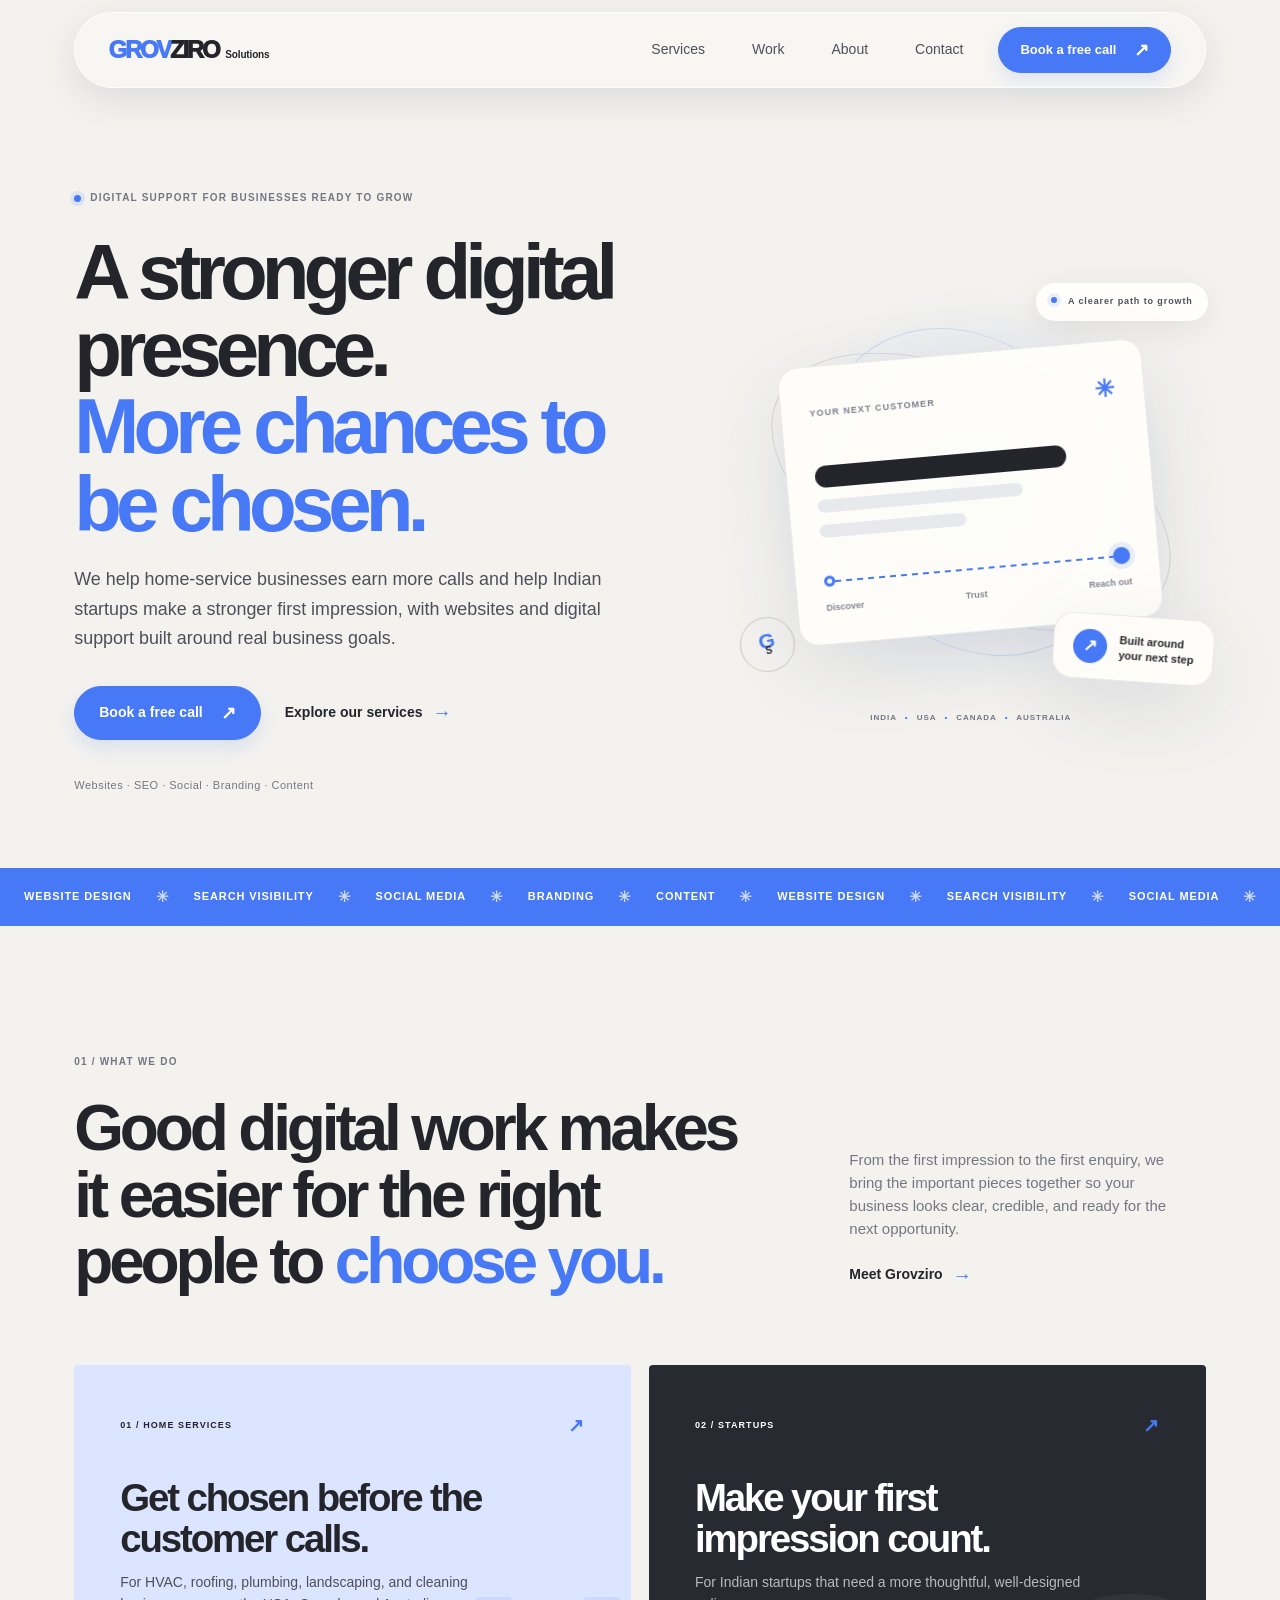
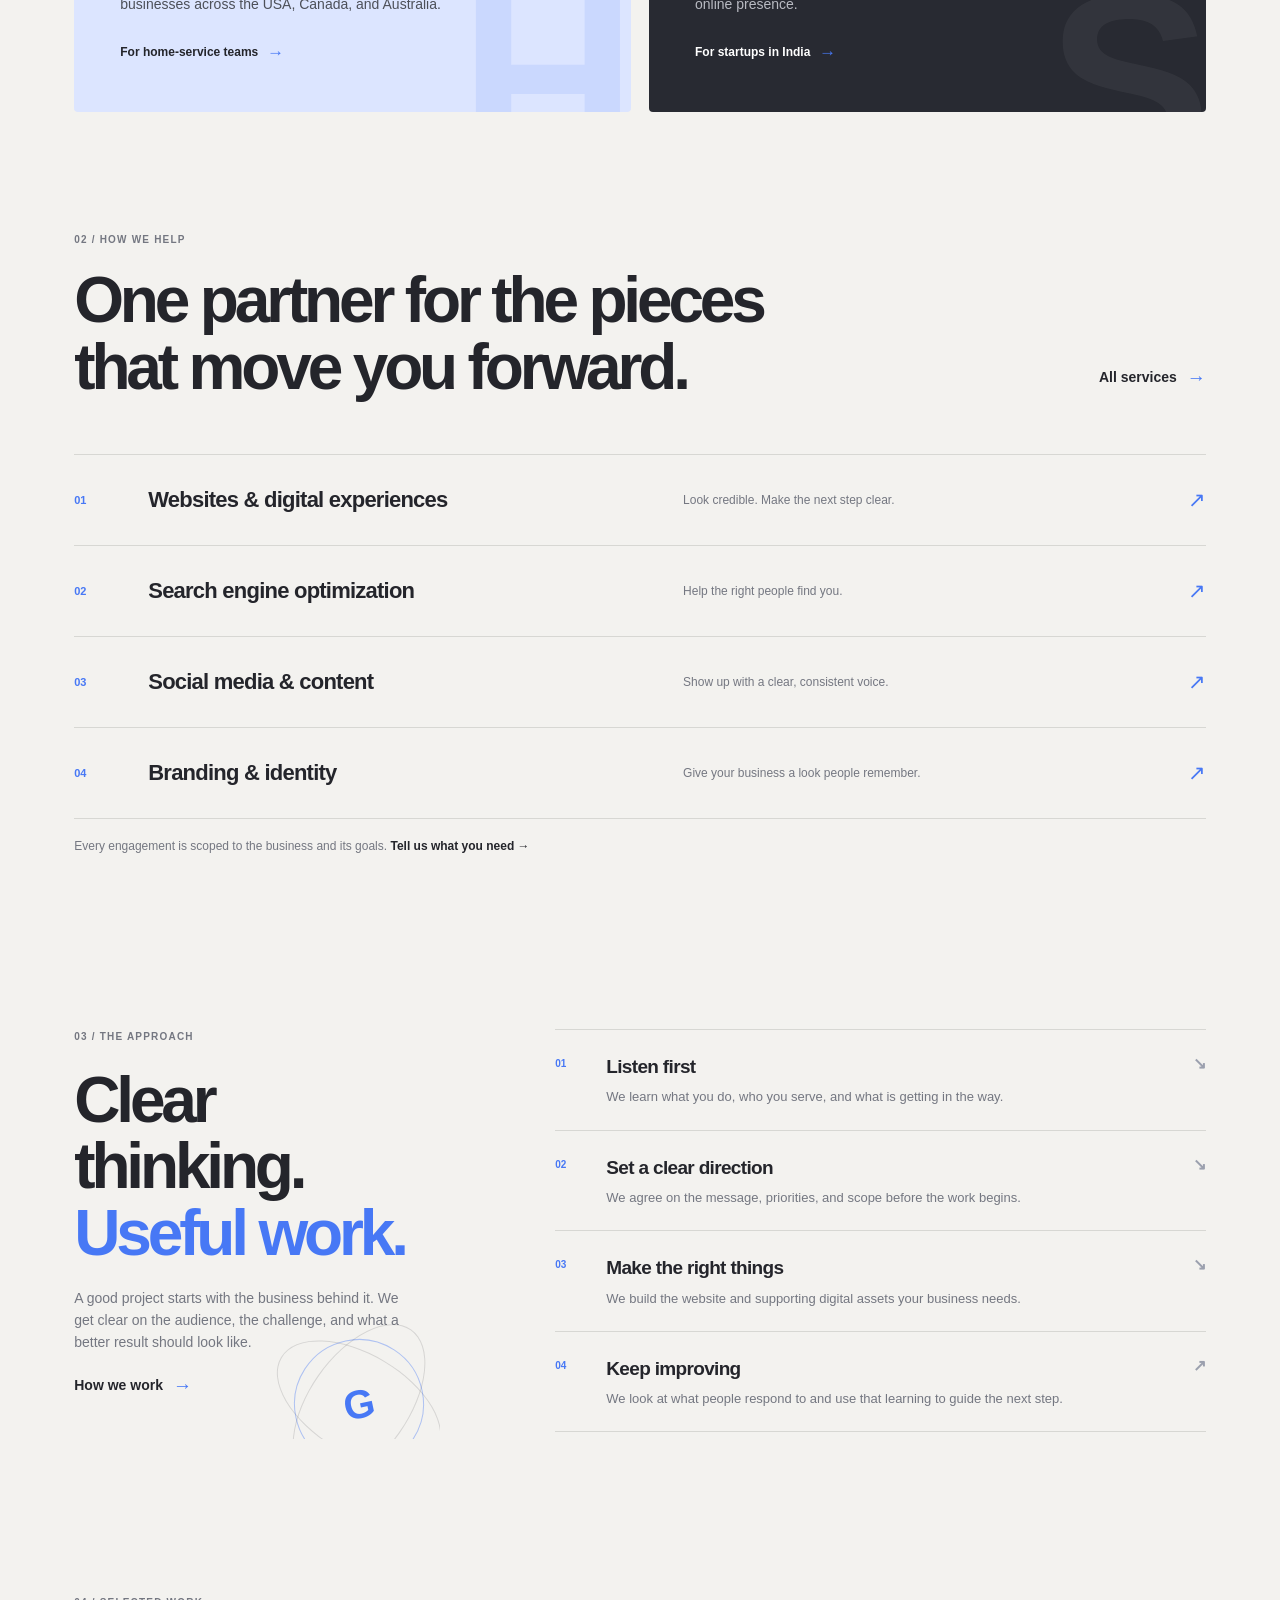
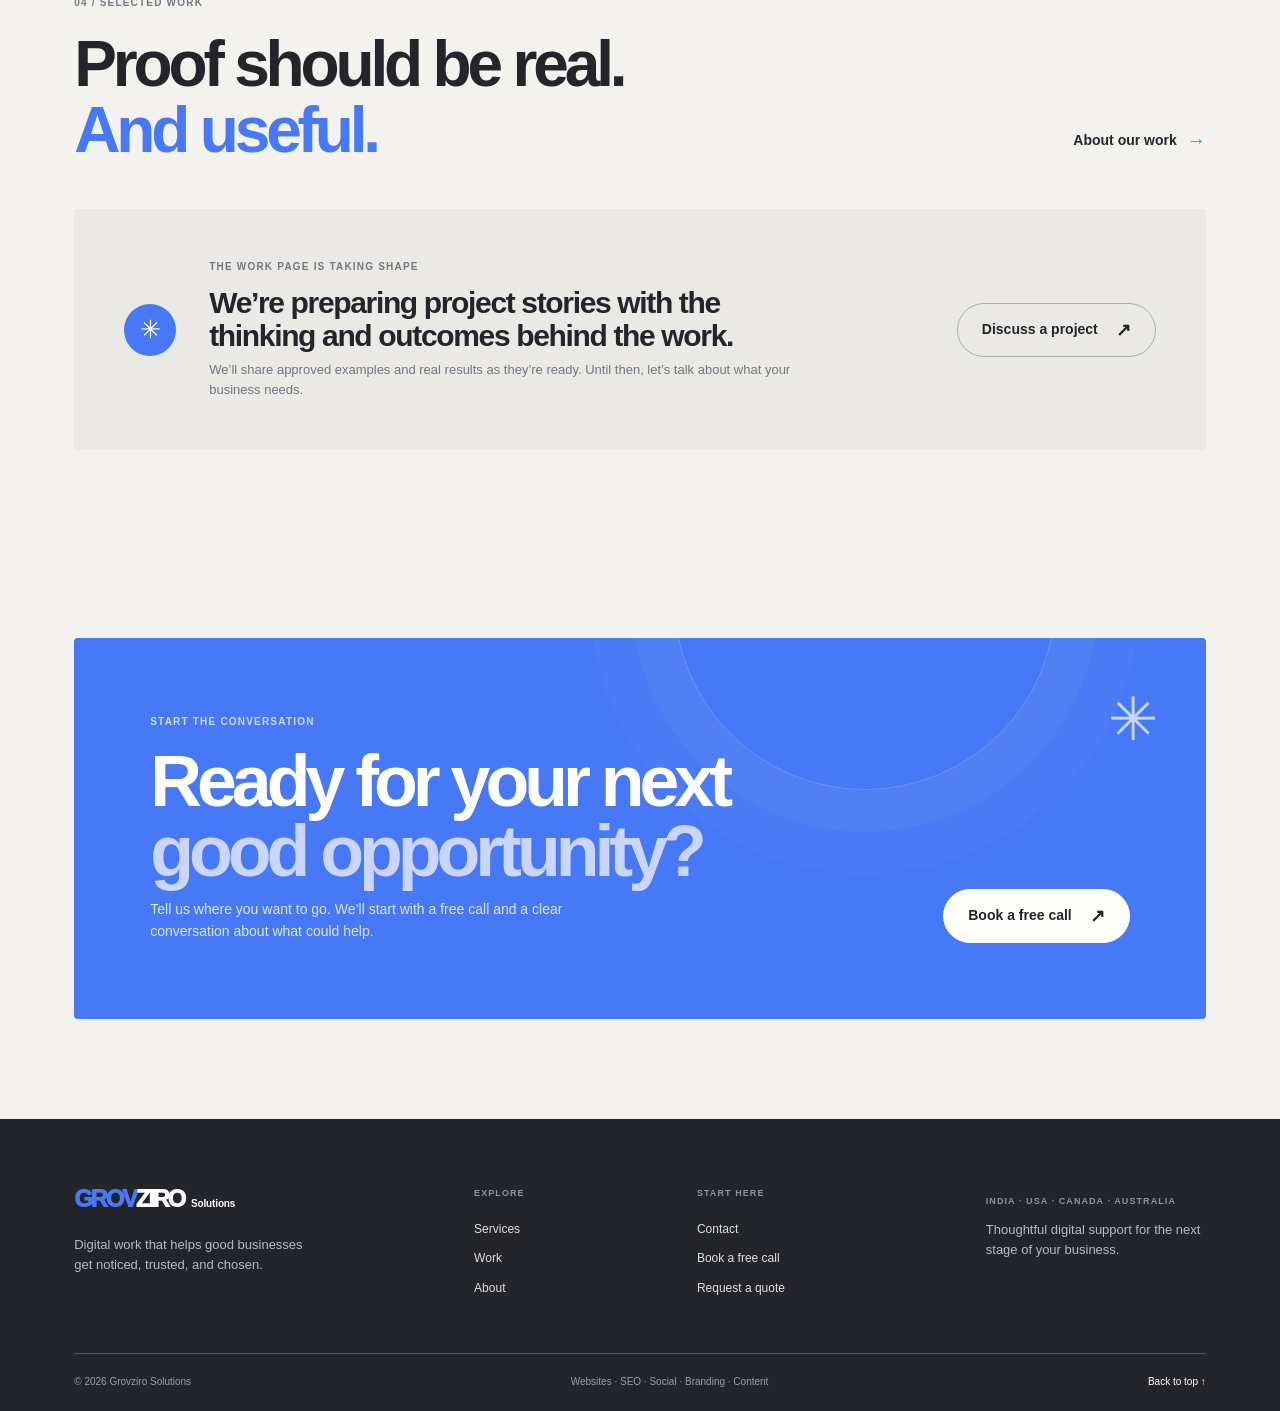
==== index.html @ 846e4cdd "Add index.html for Grovziro website" ====
<!doctype html>
<html lang="en">
<head>
  <meta charset="utf-8">
  <meta name="viewport" content="width=device-width, initial-scale=1">
  <meta name="theme-color" content="#f3f2ef">
  <title>Grovziro Solutions | A stronger digital presence</title>
  <meta name="description" content="Websites, SEO, social media, branding, and content for home-service businesses and early-stage startups.">
  <link rel="icon" href="assets/favicon.svg" type="image/svg+xml">
  <link rel="stylesheet" href="assets/styles.css">
  <script src="assets/site-config.js" defer></script>
  <script src="assets/main.js" defer></script>
</head>
<body>
  <a class="skip-link" href="#main">Skip to content</a>
  <header class="site-header">
    <a class="wordmark" href="index.html" aria-label="Grovziro Solutions home"><span>GROV</span><i>ZIRO</i><small>Solutions</small></a>
    <button class="menu-toggle" type="button" aria-expanded="false" aria-controls="site-nav" aria-label="Open menu"><span></span><span></span></button>
    <nav class="site-nav" id="site-nav" aria-label="Main navigation">
      <a href="services.html">Services</a>
      <a href="work.html">Work</a>
      <a href="about.html">About</a>
      <a href="contact.html">Contact</a>
      <a class="button button-small booking-link" href="contact.html#contact-form">Book a free call <span aria-hidden="true">↗</span></a>
    </nav>
  </header>

  <main id="main" tabindex="-1">
    <section class="hero section-wrap">
      <div class="hero-copy">
        <p class="eyebrow"><span class="eyebrow-dot"></span> Digital support for businesses ready to grow</p>
        <h1>A stronger digital presence.<br><em>More chances to be chosen.</em></h1>
        <p class="hero-lede">We help home-service businesses earn more calls and help Indian startups make a stronger first impression, with websites and digital support built around real business goals.</p>
        <div class="hero-actions">
          <a class="button booking-link" href="contact.html#contact-form">Book a free call <span aria-hidden="true">↗</span></a>
          <a class="text-link" href="services.html">Explore our services <span aria-hidden="true">→</span></a>
        </div>
        <p class="hero-note">Websites · SEO · Social · Branding · Content</p>
      </div>
      <div class="hero-art" aria-hidden="true">
        <div class="orbit orbit-one"></div><div class="orbit orbit-two"></div>
        <div class="art-label art-label-top"><span class="pulse"></span> A clearer path to growth</div>
        <div class="art-card art-card-main">
          <div class="art-card-head"><span>YOUR NEXT CUSTOMER</span><span class="art-spark">✳</span></div>
          <div class="art-lines"><i></i><i></i><i></i></div>
          <div class="art-route"><span class="route-dot"></span><span class="route-line"></span><span class="route-dot route-dot-end"></span></div>
          <div class="art-card-foot"><b>Discover</b><b>Trust</b><b>Reach out</b></div>
        </div>
        <div class="art-card art-card-floating"><span class="floating-icon">↗</span><span>Built around<br>your next step</span></div>
        <div class="art-stamp">G<br><small>S</small></div>
        <div class="art-location">INDIA <span>•</span> USA <span>•</span> CANADA <span>•</span> AUSTRALIA</div>
      </div>
    </section>

    <section class="ticker" aria-label="Grovziro services">
      <div class="ticker-track"><span>Website design</span><b>✳</b><span>Search visibility</span><b>✳</b><span>Social media</span><b>✳</b><span>Branding</span><b>✳</b><span>Content</span><b>✳</b><span>Website design</span><b>✳</b><span>Search visibility</span><b>✳</b><span>Social media</span><b>✳</b><span>Branding</span><b>✳</b><span>Content</span><b>✳</b></div>
    </section>

    <section class="intro section-wrap section-space">
      <div class="section-kicker">01 / WHAT WE DO</div>
      <div class="intro-content">
        <h2>Good digital work makes it easier for the right people to <span>choose you.</span></h2>
        <div class="intro-side"><p>From the first impression to the first enquiry, we bring the important pieces together so your business looks clear, credible, and ready for the next opportunity.</p><a class="text-link" href="about.html">Meet Grovziro <span aria-hidden="true">→</span></a></div>
      </div>
      <div class="market-grid">
        <article class="market-card market-card-blue">
          <div class="market-card-top"><span>01 / HOME SERVICES</span><span aria-hidden="true">↗</span></div>
          <h3>Get chosen before the customer calls.</h3>
          <p>For HVAC, roofing, plumbing, landscaping, and cleaning businesses across the USA, Canada, and Australia.</p>
          <a href="services.html#home-services">For home-service teams <span aria-hidden="true">→</span></a>
          <div class="market-mark" aria-hidden="true">H</div>
        </article>
        <article class="market-card market-card-dark">
          <div class="market-card-top"><span>02 / STARTUPS</span><span aria-hidden="true">↗</span></div>
          <h3>Make your first impression count.</h3>
          <p>For Indian startups that need a more thoughtful, well-designed online presence.</p>
          <a href="services.html#startups">For startups in India <span aria-hidden="true">→</span></a>
          <div class="market-mark" aria-hidden="true">S</div>
        </article>
      </div>
    </section>

    <section class="services-preview section-wrap section-space">
      <div class="section-heading">
        <div><div class="section-kicker">02 / HOW WE HELP</div><h2>One partner for the pieces that move you forward.</h2></div>
        <a class="text-link" href="services.html">All services <span aria-hidden="true">→</span></a>
      </div>
      <div class="service-list">
        <a class="service-row" href="services.html#websites"><span class="service-number">01</span><span class="service-name">Websites &amp; digital experiences</span><span class="service-desc">Look credible. Make the next step clear.</span><span class="service-arrow" aria-hidden="true">↗</span></a>
        <a class="service-row" href="services.html#seo"><span class="service-number">02</span><span class="service-name">Search engine optimization</span><span class="service-desc">Help the right people find you.</span><span class="service-arrow" aria-hidden="true">↗</span></a>
        <a class="service-row" href="services.html#social"><span class="service-number">03</span><span class="service-name">Social media &amp; content</span><span class="service-desc">Show up with a clear, consistent voice.</span><span class="service-arrow" aria-hidden="true">↗</span></a>
        <a class="service-row" href="services.html#branding"><span class="service-number">04</span><span class="service-name">Branding &amp; identity</span><span class="service-desc">Give your business a look people remember.</span><span class="service-arrow" aria-hidden="true">↗</span></a>
      </div>
      <p class="scope-note">Every engagement is scoped to the business and its goals. <a href="contact.html">Tell us what you need <span aria-hidden="true">→</span></a></p>
    </section>

    <section class="approach section-wrap section-space">
      <div class="approach-side"><div class="section-kicker">03 / THE APPROACH</div><h2>Clear thinking.<br><em>Useful work.</em></h2><p>A good project starts with the business behind it. We get clear on the audience, the challenge, and what a better result should look like.</p><a class="text-link" href="about.html">How we work <span aria-hidden="true">→</span></a><div class="approach-orbit" aria-hidden="true"><span>G</span></div></div>
      <div class="steps-list">
        <article class="step-item"><span>01</span><div><h3>Listen first</h3><p>We learn what you do, who you serve, and what is getting in the way.</p></div><b aria-hidden="true">↘</b></article>
        <article class="step-item"><span>02</span><div><h3>Set a clear direction</h3><p>We agree on the message, priorities, and scope before the work begins.</p></div><b aria-hidden="true">↘</b></article>
        <article class="step-item"><span>03</span><div><h3>Make the right things</h3><p>We build the website and supporting digital assets your business needs.</p></div><b aria-hidden="true">↘</b></article>
        <article class="step-item"><span>04</span><div><h3>Keep improving</h3><p>We look at what people respond to and use that learning to guide the next step.</p></div><b aria-hidden="true">↗</b></article>
      </div>
    </section>

    <section class="work-teaser section-wrap section-space">
      <div class="work-teaser-head"><div><div class="section-kicker">04 / SELECTED WORK</div><h2>Proof should be real.<br><em>And useful.</em></h2></div><a class="text-link" href="work.html">About our work <span aria-hidden="true">→</span></a></div>
      <div class="work-honest"><div class="work-icon" aria-hidden="true">✳</div><div><p class="eyebrow">THE WORK PAGE IS TAKING SHAPE</p><h3>We’re preparing project stories with the thinking and outcomes behind the work.</h3><p>We’ll share approved examples and real results as they’re ready. Until then, let’s talk about what your business needs.</p></div><a class="button button-outline" href="contact.html#contact-form">Discuss a project <span aria-hidden="true">↗</span></a></div>
    </section>

    <section class="cta-band section-wrap">
      <div class="cta-spark" aria-hidden="true">✳</div>
      <div class="cta-copy"><p class="eyebrow">START THE CONVERSATION</p><h2>Ready for your next<br><em>good opportunity?</em></h2><p>Tell us where you want to go. We’ll start with a free call and a clear conversation about what could help.</p></div>
      <a class="button button-light booking-link" href="contact.html#contact-form">Book a free call <span aria-hidden="true">↗</span></a>
    </section>
  </main>

  <footer class="site-footer">
    <div class="footer-main"><div class="footer-brand"><a class="wordmark wordmark-footer" href="index.html"><span>GROV</span><i>ZIRO</i><small>Solutions</small></a><p>Digital work that helps good businesses get noticed, trusted, and chosen.</p></div><div class="footer-column"><span>EXPLORE</span><a href="services.html">Services</a><a href="work.html">Work</a><a href="about.html">About</a></div><div class="footer-column"><span>START HERE</span><a href="contact.html">Contact</a><a class="booking-link" href="contact.html#contact-form">Book a free call</a><a href="contact.html#contact-form">Request a quote</a></div><div class="footer-note"><span>INDIA · USA · CANADA · AUSTRALIA</span><p>Thoughtful digital support for the next stage of your business.</p></div></div>
    <div class="footer-bottom"><span>© <span data-current-year></span> Grovziro Solutions</span><span>Websites · SEO · Social · Branding · Content</span><a href="#main">Back to top ↑</a></div>
  </footer>
</body>
</html>
---- assets/styles.css ----
:root {
  color-scheme: light;
  --paper: #f3f2ef;
  --paper-deep: #eae9e5;
  --white: #fffefa;
  --ink: #24252b;
  --ink-soft: #4d5059;
  --muted: #747781;
  --blue: #4778f5;
  --blue-dark: #2e5de1;
  --line: #d7d7d3;
  --line-dark: rgba(255, 255, 255, .2);
  --display: "Helvetica Neue", Helvetica, Arial, sans-serif;
  --body: "Helvetica Neue", Helvetica, Arial, sans-serif;
  --max: 1240px;
  --gutter: clamp(22px, 5.8vw, 88px);
}

* { box-sizing: border-box; }
html { scroll-behavior: smooth; overflow-x: clip; }
body { margin: 0; background: var(--paper); color: var(--ink); font-family: var(--body); font-size: 16px; line-height: 1.55; overflow-x: clip; }
body.menu-open { overflow: hidden; }
button, input, select, textarea { font: inherit; }
a { color: inherit; text-decoration: none; }
button, a { -webkit-tap-highlight-color: transparent; }
img, svg { max-width: 100%; }
::selection { background: var(--blue); color: white; }

.skip-link { position: fixed; z-index: 100; top: 12px; left: 12px; padding: 12px 16px; transform: translateY(-160%); background: var(--ink); color: white; border-radius: 8px; }
.skip-link:focus { transform: translateY(0); }
.section-wrap { width: min(100% - var(--gutter) * 2, var(--max)); margin-inline: auto; }
.section-space { padding-block: clamp(78px, 10vw, 148px); }

.site-header { width: min(100% - var(--gutter) * 2, var(--max)); height: 76px; margin: 12px auto 0; padding: 0 clamp(16px, 2.6vw, 36px); display: flex; align-items: center; justify-content: space-between; position: sticky; top: 12px; z-index: 50; border: 1px solid rgba(255, 255, 255, .78); border-radius: 999px; background: rgba(248, 247, 244, .72); -webkit-backdrop-filter: blur(22px) saturate(155%); backdrop-filter: blur(22px) saturate(155%); box-shadow: 0 12px 36px rgba(35, 43, 66, .1); transition: background-color .25s ease, border-color .25s ease, box-shadow .25s ease; }
.site-header.is-scrolled { border-color: rgba(255, 255, 255, .9); background: rgba(250, 249, 247, .86); box-shadow: 0 14px 38px rgba(35, 43, 66, .15); }
.wordmark { display: inline-flex; align-items: baseline; gap: 0; font-weight: 950; font-size: 24px; letter-spacing: -.095em; line-height: 1; white-space: nowrap; }
.wordmark span { color: var(--blue); }
.wordmark i { color: var(--ink); font-style: normal; }
.wordmark small { margin-left: 7px; font-size: 10px; font-weight: 650; letter-spacing: -.015em; }
.site-nav { display: flex; align-items: center; gap: clamp(10px, 1.8vw, 24px); font-size: 14px; }
.site-nav > a:not(.button) { position: relative; padding: 9px 12px; border-radius: 999px; color: var(--ink-soft); transition: color .2s ease, background-color .2s ease; }
.site-nav > a:not(.button):hover, .site-nav > a[aria-current="page"] { color: var(--blue-dark); background: rgba(71, 120, 245, .1); }
.site-nav > a[aria-current="page"]::after { display: none; }
.menu-toggle { display: none; }

.button { min-height: 54px; display: inline-flex; align-items: center; justify-content: center; gap: 18px; padding: 0 24px; border: 1px solid var(--blue); border-radius: 999px; background: var(--blue); color: white; font-size: 14px; font-weight: 700; transition: background .2s ease, color .2s ease, transform .2s ease, box-shadow .2s ease; box-shadow: 0 8px 18px rgba(55, 98, 225, .13); }
.button span { font-size: 18px; line-height: 1; transition: transform .2s ease; }
.button:hover { background: var(--blue-dark); border-color: var(--blue-dark); transform: translateY(-2px); box-shadow: 0 12px 24px rgba(55, 98, 225, .18); }
.button:hover span { transform: translate(2px, -2px); }
.button:focus-visible, .text-link:focus-visible, .site-nav a:focus-visible, .footer-column a:focus-visible, .menu-toggle:focus-visible { outline: 3px solid var(--blue); outline-offset: 4px; }
.button-small { min-height: 46px; padding-inline: 21px; font-size: 13px; }
.button-outline { background: transparent; color: var(--ink); border-color: #aaaeb8; box-shadow: none; }
.button-outline:hover { color: white; }
.button-light { background: var(--white); border-color: var(--white); color: var(--ink); box-shadow: none; }
.button-light:hover { background: #e3e9ff; color: var(--ink); border-color: #e3e9ff; }
.text-link { display: inline-flex; align-items: center; gap: 10px; color: var(--ink); font-size: 14px; font-weight: 700; }
.text-link span { color: var(--blue); font-size: 19px; transition: transform .2s ease; }
.text-link:hover span { transform: translateX(4px); }

.hero { min-height: min(690px, calc(100svh - 88px)); padding-block: clamp(64px, 8vw, 112px) 74px; display: grid; grid-template-columns: 1.13fr .87fr; align-items: center; gap: clamp(24px, 4vw, 64px); }
.hero-copy { position: relative; z-index: 2; }
.eyebrow, .section-kicker { margin: 0; color: var(--muted); font-size: 10px; font-weight: 750; letter-spacing: .12em; text-transform: uppercase; }
.eyebrow { display: flex; align-items: center; gap: 9px; }
.eyebrow-dot { width: 7px; height: 7px; display: inline-block; border-radius: 50%; background: var(--blue); box-shadow: 0 0 0 4px rgba(71, 120, 245, .12); }
h1, h2, h3, p { margin-top: 0; }
h1, h2, h3 { font-family: var(--display); }
.hero h1 { max-width: 780px; margin: 28px 0 22px; font-size: clamp(50px, 6.1vw, 88px); line-height: .99; font-weight: 780; letter-spacing: -.075em; }
h1 em, h2 em { color: var(--blue); font-style: normal; }
.hero-lede { max-width: 540px; color: var(--ink-soft); font-size: clamp(16px, 1.4vw, 19px); line-height: 1.65; }
.hero-actions { margin-top: 32px; display: flex; align-items: center; flex-wrap: wrap; gap: 24px; }
.hero-note { margin: 37px 0 0; color: var(--muted); font-size: 11px; letter-spacing: .045em; }

.hero-art { height: 470px; position: relative; display: grid; place-items: center; isolation: isolate; }
.hero-art::before { content: ""; width: min(100%, 420px); aspect-ratio: 1; position: absolute; z-index: -2; border-radius: 50%; background: radial-gradient(circle, rgba(71, 120, 245, .15) 0%, rgba(71, 120, 245, .06) 42%, transparent 70%); }
.orbit { position: absolute; width: 360px; height: 360px; border: 1px solid rgba(71, 120, 245, .2); border-radius: 50%; transform: rotate(-24deg) scaleY(.74); }
.orbit-one { width: 430px; height: 330px; transform: rotate(26deg) scaleY(.69); border-color: rgba(36, 37, 43, .14); }
.orbit-two { width: 350px; height: 420px; transform: rotate(54deg) scaleY(.67); }
.art-card { position: absolute; border: 1px solid rgba(35, 47, 80, .09); border-radius: 20px; background: rgba(255, 254, 250, .9); box-shadow: 0 25px 80px rgba(36, 52, 99, .11); backdrop-filter: blur(12px); }
.art-card-main { width: min(82%, 365px); min-height: 270px; padding: 28px; transform: rotate(-5deg); }
.art-card-head { display: flex; align-items: center; justify-content: space-between; color: #7a7f8d; font-size: 9px; font-weight: 800; letter-spacing: .12em; }
.art-spark { color: var(--blue); font-size: 24px; }
.art-lines { margin-top: 34px; display: grid; gap: 12px; }
.art-lines i { height: 13px; display: block; border-radius: 99px; background: #e8e9ec; }
.art-lines i:first-child { width: 82%; height: 22px; background: var(--ink); }
.art-lines i:nth-child(2) { width: 67%; }
.art-lines i:nth-child(3) { width: 48%; }
.art-route { margin-top: 35px; display: flex; align-items: center; }
.route-dot { width: 11px; height: 11px; border: 3px solid var(--blue); border-radius: 50%; background: white; }
.route-dot-end { width: 17px; height: 17px; background: var(--blue); box-shadow: 0 0 0 5px rgba(71, 120, 245, .12); }
.route-line { height: 2px; flex: 1; background: repeating-linear-gradient(90deg, var(--blue) 0 6px, transparent 6px 11px); }
.art-card-foot { margin-top: 12px; display: flex; justify-content: space-between; color: #828691; font-size: 9px; font-weight: 650; }
.art-label { position: absolute; color: var(--ink-soft); font-size: 9px; font-weight: 800; letter-spacing: .1em; }
.art-label-top { top: 26px; right: -2px; padding: 12px 15px; background: var(--white); border-radius: 99px; box-shadow: 0 8px 30px rgba(33, 37, 50, .08); }
.pulse { width: 6px; height: 6px; margin-right: 8px; display: inline-block; vertical-align: 1px; border-radius: 50%; background: var(--blue); box-shadow: 0 0 0 4px rgba(71, 120, 245, .12); }
.art-card-floating { right: -8px; bottom: 45px; display: flex; align-items: center; gap: 12px; padding: 15px 19px; font-size: 11px; font-weight: 650; line-height: 1.35; transform: rotate(4deg); }
.floating-icon { width: 34px; height: 34px; display: grid; place-items: center; border-radius: 50%; background: var(--blue); color: white; font-size: 17px; }
.art-stamp { position: absolute; left: 4px; bottom: 55px; width: 55px; height: 55px; display: grid; place-content: center; transform: rotate(-13deg); border: 1px solid rgba(36,37,43,.2); border-radius: 50%; color: var(--blue); font-size: 21px; font-weight: 900; line-height: .65; text-align: center; }
.art-stamp small { color: var(--ink); font-size: 10px; }
.art-location { position: absolute; bottom: 3px; color: var(--muted); font-size: 8px; font-weight: 750; letter-spacing: .12em; }
.art-location span { margin-inline: 5px; color: var(--blue); }

.ticker { overflow: hidden; background: var(--blue); color: white; }
.ticker-track { width: max-content; min-height: 58px; display: flex; align-items: center; gap: 24px; padding-inline: 24px; animation: ticker-scroll 36s linear infinite; font-size: 11px; font-weight: 750; letter-spacing: .08em; text-transform: uppercase; }
.ticker-track b { color: #cbd8ff; font-size: 15px; }
@keyframes ticker-scroll { to { transform: translateX(-50%); } }

.intro { padding-bottom: 65px; }
.intro-content { margin-top: 26px; display: grid; grid-template-columns: 1.3fr .7fr; gap: 10%; align-items: end; }
.intro-content h2, .section-heading h2, .approach h2, .work-teaser h2, .page-hero h1, .about-statement h2, .about-process h2, .service-cta h2, .work-cta h2, .contact-bottom h2 { margin-bottom: 0; font-size: clamp(38px, 5vw, 68px); line-height: 1.04; letter-spacing: -.065em; font-weight: 760; }
.intro-content h2 { max-width: 790px; }
.intro-content h2 span, .about-statement h2 span { color: var(--blue); }
.intro-side { padding-bottom: 5px; }
.intro-side p { max-width: 340px; margin-bottom: 20px; color: var(--muted); font-size: 15px; }
.market-grid { margin-top: 70px; display: grid; grid-template-columns: 1fr 1fr; gap: 18px; }
.market-card { min-height: 325px; padding: clamp(26px, 4vw, 46px); position: relative; overflow: hidden; isolation: isolate; border-radius: 4px; }
.market-card-blue { background: #dce5ff; }
.market-card-dark { background: #282a32; color: white; }
.market-card-top { display: flex; align-items: center; justify-content: space-between; font-size: 9px; font-weight: 800; letter-spacing: .12em; }
.market-card-top span:last-child { color: var(--blue); font-size: 19px; }
.market-card h3 { max-width: 390px; margin: 38px 0 13px; font-size: clamp(27px, 3vw, 40px); line-height: 1.05; letter-spacing: -.055em; }
.market-card p { max-width: 420px; margin-bottom: 24px; color: var(--ink-soft); font-size: 14px; }
.market-card-dark p { color: #b8bac2; }
.market-card > a { position: relative; z-index: 2; display: inline-flex; align-items: center; gap: 9px; font-size: 12px; font-weight: 750; }
.market-card > a span { color: var(--blue); font-size: 17px; }
.market-mark { position: absolute; z-index: -1; right: 24px; bottom: -92px; color: rgba(71, 120, 245, .12); font-size: 245px; font-weight: 900; letter-spacing: -.12em; line-height: 1; }
.market-card-dark .market-mark { color: rgba(255, 255, 255, .05); }

.services-preview { padding-top: 55px; }
.section-heading { display: flex; align-items: end; justify-content: space-between; gap: 30px; }
.section-heading h2 { max-width: 700px; margin-top: 20px; }
.section-heading > .text-link { margin-bottom: 8px; }
.service-list { margin-top: 54px; border-top: 1px solid var(--line); }
.service-row { min-height: 91px; display: grid; grid-template-columns: 58px 1.1fr 1fr 35px; align-items: center; gap: 16px; border-bottom: 1px solid var(--line); transition: padding .2s ease, background .2s ease; }
.service-row:hover { padding-inline: 12px; background: rgba(255, 255, 255, .4); }
.service-number { color: var(--blue); font-size: 11px; font-weight: 800; }
.service-name { font-size: clamp(16px, 1.9vw, 22px); font-weight: 700; letter-spacing: -.035em; }
.service-desc { color: var(--muted); font-size: 12px; }
.service-arrow { justify-self: end; color: var(--blue); font-size: 21px; }
.scope-note { margin: 18px 0 0; color: var(--muted); font-size: 12px; }
.scope-note a { color: var(--ink); font-weight: 700; }

.approach { padding-top: 45px; display: grid; grid-template-columns: .72fr 1.28fr; gap: clamp(40px, 9vw, 130px); }
.approach-side { position: relative; min-height: 410px; overflow: hidden; }
.approach h2 { margin-top: 22px; }
.approach-side > p { max-width: 330px; margin: 22px 0 18px; color: var(--muted); font-size: 14px; }
.approach-orbit { width: 130px; height: 130px; position: absolute; bottom: -30px; right: 16px; display: grid; place-items: center; border: 1px solid rgba(71, 120, 245, .4); border-radius: 50%; color: var(--blue); font-size: 40px; font-weight: 800; transform: rotate(-12deg); }
.approach-orbit::before, .approach-orbit::after { content: ""; position: absolute; inset: 14px -27px; border: 1px solid rgba(36, 37, 43, .14); border-radius: 50%; transform: rotate(43deg); }
.approach-orbit::after { transform: rotate(-43deg); }
.steps-list { border-top: 1px solid var(--line); }
.step-item { min-height: 99px; display: grid; grid-template-columns: 35px 1fr 20px; align-items: start; gap: 16px; padding: 22px 0; border-bottom: 1px solid var(--line); }
.step-item > span { padding-top: 4px; color: var(--blue); font-size: 10px; font-weight: 800; }
.step-item h3 { margin: 0 0 6px; font-size: 19px; letter-spacing: -.035em; }
.step-item p { max-width: 460px; margin: 0; color: var(--muted); font-size: 13px; }
.step-item > b { justify-self: end; color: #9ba0ae; font-size: 16px; }

.work-teaser { padding-top: 28px; }
.work-teaser-head { display: flex; align-items: end; justify-content: space-between; gap: 30px; }
.work-teaser h2 { margin-top: 20px; }
.work-teaser-head .text-link { margin-bottom: 8px; }
.work-honest { margin-top: 45px; padding: clamp(26px, 4vw, 50px); display: grid; grid-template-columns: 60px 1fr auto; align-items: center; gap: 25px; background: var(--paper-deep); }
.work-icon { width: 52px; height: 52px; display: grid; place-items: center; border-radius: 50%; background: var(--blue); color: white; font-size: 25px; }
.work-honest h3 { max-width: 580px; margin: 12px 0 8px; font-size: clamp(22px, 2.5vw, 30px); line-height: 1.1; letter-spacing: -.045em; }
.work-honest p:not(.eyebrow) { max-width: 600px; margin: 0; color: var(--muted); font-size: 13px; }

.cta-band { min-height: 340px; margin-block: 60px 100px; padding: clamp(32px, 6vw, 76px); position: relative; display: flex; align-items: end; justify-content: space-between; gap: 35px; overflow: hidden; border-radius: 4px; background: var(--blue); color: white; }
.cta-band::after { content: ""; width: 380px; height: 380px; position: absolute; top: -230px; right: 150px; border: 1px solid rgba(255,255,255,.2); border-radius: 50%; box-shadow: 0 0 0 42px rgba(255,255,255,.035), 0 0 0 84px rgba(255,255,255,.025); }
.cta-copy { max-width: 660px; position: relative; z-index: 1; }
.cta-copy .eyebrow { color: rgba(255, 255, 255, .75); }
.cta-copy h2 { margin: 16px 0 13px; font-size: clamp(40px, 5.6vw, 72px); line-height: .98; letter-spacing: -.07em; }
.cta-copy h2 em { color: #cad6ff; }
.cta-copy > p:last-child { max-width: 450px; margin: 0; color: rgba(255, 255, 255, .82); font-size: 14px; }
.cta-spark { position: absolute; top: 35px; right: 48px; color: rgba(255, 255, 255, .7); font-size: 60px; }
.cta-band .button { position: relative; z-index: 2; flex: 0 0 auto; }

.site-footer { padding: 0 var(--gutter); background: #24252b; color: white; }
.footer-main, .footer-bottom { width: min(100%, var(--max)); margin-inline: auto; }
.footer-main { padding-block: 68px 55px; display: grid; grid-template-columns: 1.35fr .7fr .75fr 1fr; gap: 32px; }
.wordmark-footer i, .wordmark-footer small { color: white; }
.footer-brand p { max-width: 240px; margin: 20px 0 0; color: #b8bac2; font-size: 13px; }
.footer-column { display: flex; flex-direction: column; align-items: start; gap: 11px; font-size: 12px; }
.footer-column > span, .footer-note > span { margin-bottom: 8px; color: #8f929d; font-size: 9px; font-weight: 800; letter-spacing: .12em; }
.footer-column a { color: #dedfe3; transition: color .2s ease; }
.footer-column a:hover { color: white; }
.footer-note { justify-self: end; }
.footer-note p { max-width: 220px; margin: 8px 0 0; color: #b8bac2; font-size: 13px; }
.footer-bottom { min-height: 58px; display: flex; align-items: center; justify-content: space-between; gap: 18px; border-top: 1px solid var(--line-dark); color: #9b9da6; font-size: 10px; }
.footer-bottom a { color: white; }

/* Interior page hero system */
.page-hero { padding-block: clamp(52px, 6.4vw, 88px) 58px; }
.page-hero-grid { margin-top: 25px; display: grid; grid-template-columns: 1.1fr .9fr; gap: 36px; align-items: center; }
.page-hero h1 { max-width: 740px; font-size: clamp(48px, 6.5vw, 86px); }
.page-lede { max-width: 560px; margin: 22px 0 28px; color: var(--ink-soft); font-size: clamp(16px, 1.5vw, 19px); }
.page-hero-art { height: 330px; position: relative; overflow: hidden; display: grid; place-items: center; }
.service-hero-art { background: #dfe7ff; }
.service-hero-art::before { content: ""; width: 250px; height: 250px; border: 1px solid rgba(71, 120, 245, .35); border-radius: 50%; box-shadow: 0 0 0 38px rgba(71, 120, 245, .08), 0 0 0 76px rgba(71, 120, 245, .05); }
.service-hero-circle { width: 188px; height: 188px; position: absolute; display: flex; align-items: center; justify-content: center; flex-direction: column; gap: 5px; border-radius: 50%; background: var(--blue); color: white; transform: rotate(-8deg); box-shadow: 0 18px 38px rgba(49, 90, 212, .24); }
.service-hero-circle span { font-size: 10px; font-weight: 800; letter-spacing: .12em; }
.service-hero-circle b { font-size: 14px; line-height: 1; }
.service-hero-label { position: absolute; right: 24px; bottom: 25px; color: var(--ink); font-size: 9px; font-weight: 850; letter-spacing: .11em; text-align: right; }
.audience-band { padding-block: 52px 60px; border-top: 1px solid var(--line); }
.audience-band-grid { margin-top: 24px; display: grid; grid-template-columns: 1fr 1fr; gap: 40px; }
.audience-band-grid article { padding: 25px 28px 28px 0; }
.audience-band-grid article + article { padding-left: 40px; border-left: 1px solid var(--line); }
.audience-band-grid article > span, .proof-grid article > span, .values article > span { color: var(--blue); font-size: 9px; font-weight: 850; letter-spacing: .11em; }
.audience-band-grid h2 { max-width: 480px; margin: 17px 0 10px; font-size: clamp(28px, 3.4vw, 43px); line-height: 1.04; letter-spacing: -.055em; }
.audience-band-grid p { max-width: 500px; color: var(--muted); font-size: 14px; }
.tag-list { display: flex; flex-wrap: wrap; gap: 7px; margin-top: 20px; }
.tag-list span { padding: 7px 11px; border: 1px solid var(--line); border-radius: 99px; color: var(--ink-soft); font-size: 10px; font-weight: 650; }
.service-details { padding-top: 80px; }
.section-heading-note { max-width: 310px; margin: 0 0 6px; color: var(--muted); font-size: 13px; }
.service-detail { min-height: 280px; padding-block: 37px; display: grid; grid-template-columns: 58px 1fr 200px; align-items: center; gap: 26px; border-top: 1px solid var(--line); }
.service-detail:first-of-type { margin-top: 55px; }
.service-detail-index { align-self: start; padding-top: 6px; color: var(--blue); font-size: 11px; font-weight: 800; }
.service-detail-main h3 { margin: 0 0 11px; font-size: clamp(25px, 3.2vw, 38px); letter-spacing: -.05em; }
.service-detail-main p { max-width: 610px; margin: 0; color: var(--muted); font-size: 14px; }
.service-detail-main ul { display: flex; flex-wrap: wrap; gap: 8px 24px; margin: 18px 0 0; padding: 0; list-style: none; color: var(--ink-soft); font-size: 11px; }
.service-detail-main li::before { content: "↗"; padding-right: 7px; color: var(--blue); }
.service-detail-mark { width: 150px; height: 150px; justify-self: end; display: grid; place-items: center; border-radius: 50%; background: #e1e8fc; color: var(--blue); font-size: 70px; font-weight: 850; }
.mark-seo { background: #e5e2db; color: var(--ink); font-size: 60px; }
.mark-social { background: #dce5ff; font-size: 64px; }
.mark-brand { background: #282a32; color: white; }
.mark-content { background: #e7dce7; color: #826192; font-size: 56px; }
.service-cta, .work-cta { margin-bottom: 100px; padding: clamp(28px, 4.8vw, 58px); display: flex; align-items: center; justify-content: space-between; gap: 40px; background: #e6e5e0; }
.service-cta h2, .work-cta h2 { max-width: 650px; margin-top: 15px; font-size: clamp(34px, 4vw, 54px); }
.service-cta p { margin: 13px 0 0; color: var(--muted); font-size: 14px; }

/* Work page */
.page-hero-work { padding-bottom: 75px; }
.work-hero-art { height: 320px; position: relative; display: grid; place-items: center; overflow: hidden; background: #e2e7f2; }
.work-hero-ring { position: absolute; width: 300px; height: 300px; border: 1px solid rgba(71, 120, 245, .42); border-radius: 50%; transform: scaleX(1.25) rotate(-25deg); }
.ring-b { width: 230px; height: 360px; transform: scaleX(1.25) rotate(32deg); border-color: rgba(36, 37, 43, .18); }
.work-hero-card { width: 205px; height: 190px; position: relative; padding: 20px; transform: rotate(-7deg); background: var(--white); box-shadow: 0 16px 44px rgba(29, 39, 70, .15); }
.work-hero-card span { color: var(--muted); font-size: 9px; font-weight: 800; letter-spacing: .13em; }
.work-hero-card b { display: block; margin-top: 20px; font-size: 25px; line-height: 1.18; letter-spacing: -.06em; }
.work-hero-card i { position: absolute; right: 17px; bottom: 15px; color: var(--blue); font-size: 23px; font-style: normal; }
.case-status { padding-block: clamp(56px, 8vw, 104px); display: grid; grid-template-columns: 80px 1fr; gap: 35px; align-items: start; border-top: 1px solid var(--line); }
.case-status-mark { width: 60px; height: 60px; display: grid; place-items: center; border-radius: 50%; background: var(--blue); color: white; font-size: 28px; }
.case-status-content h2 { margin: 18px 0 15px; font-size: clamp(42px, 6vw, 72px); line-height: 1; letter-spacing: -.07em; }
.case-status-content > p:not(.eyebrow) { max-width: 600px; margin-bottom: 25px; color: var(--muted); font-size: 15px; }
.proof-standard { padding-top: 45px; }
.proof-grid { margin-top: 55px; display: grid; grid-template-columns: repeat(3, 1fr); border-top: 1px solid var(--line); border-bottom: 1px solid var(--line); }
.proof-grid article { min-height: 220px; padding: 26px 28px 28px 0; }
.proof-grid article + article { padding-left: 28px; border-left: 1px solid var(--line); }
.proof-grid h3 { margin: 23px 0 10px; font-size: 22px; letter-spacing: -.04em; }
.proof-grid p { max-width: 280px; margin: 0; color: var(--muted); font-size: 13px; }
.work-cta { margin-top: 30px; }

/* About page */
.about-hero-art { height: 340px; position: relative; display: grid; place-items: center; overflow: hidden; background: #dfe5f5; }
.about-orbit { width: 300px; height: 300px; position: absolute; border: 1px solid rgba(71, 120, 245, .36); border-radius: 50%; transform: scaleX(1.22) rotate(35deg); }
.about-orbit-two { width: 230px; height: 350px; transform: scaleX(1.2) rotate(-34deg); border-color: rgba(36, 37, 43, .17); }
.about-mark { width: 150px; height: 150px; position: relative; display: grid; place-items: center; border-radius: 50%; background: var(--blue); color: white; font-size: 72px; font-weight: 850; letter-spacing: -.1em; box-shadow: 0 18px 45px rgba(49, 90, 212, .25); }
.about-mark span { position: absolute; right: 24px; bottom: 27px; color: #d1dcff; font-size: 22px; }
.about-note { position: absolute; right: 18px; bottom: 18px; color: var(--ink); font-size: 9px; font-weight: 850; letter-spacing: .1em; text-align: right; }
.about-statement { display: grid; grid-template-columns: .4fr 1fr; gap: 50px; border-top: 1px solid var(--line); }
.about-statement h2 { max-width: 780px; font-size: clamp(36px, 5vw, 64px); }
.about-statement p { max-width: 630px; margin: 23px 0 0; color: var(--muted); font-size: 15px; }
.values { display: grid; grid-template-columns: repeat(3, 1fr); border-top: 1px solid var(--line); border-bottom: 1px solid var(--line); }
.values article { min-height: 230px; padding: 25px 28px 25px 0; }
.values article + article { padding-left: 28px; border-left: 1px solid var(--line); }
.values h3 { max-width: 300px; margin: 21px 0 10px; font-size: 24px; line-height: 1.1; letter-spacing: -.045em; }
.values p { max-width: 300px; margin: 0; color: var(--muted); font-size: 13px; }
.about-process { display: grid; grid-template-columns: .8fr 1.2fr; gap: 90px; }
.about-process h2 { margin-top: 20px; font-size: clamp(39px, 5vw, 64px); }
.about-process-copy > p { max-width: 380px; margin: 21px 0 0; color: var(--muted); font-size: 14px; }
.process-list { margin: 0; padding: 0; list-style: none; border-top: 1px solid var(--line); }
.process-list li { min-height: 86px; display: grid; grid-template-columns: 38px 1fr; gap: 15px; padding: 17px 0; border-bottom: 1px solid var(--line); }
.process-list li > span { padding-top: 3px; color: var(--blue); font-size: 10px; font-weight: 800; }
.process-list b { font-size: 17px; }
.process-list p { margin: 4px 0 0; color: var(--muted); font-size: 12px; }
.about-cta { margin-bottom: 100px; padding: clamp(34px, 6vw, 70px); position: relative; display: flex; align-items: end; justify-content: space-between; gap: 30px; overflow: hidden; background: var(--ink); color: white; }
.about-cta::after { content: ""; width: 260px; height: 260px; position: absolute; top: -135px; right: 150px; border: 1px solid rgba(255,255,255,.22); border-radius: 50%; box-shadow: 0 0 0 34px rgba(255,255,255,.04), 0 0 0 68px rgba(255,255,255,.025); }
.about-cta .eyebrow { color: #aeb1bc; }
.about-cta h2 { max-width: 650px; margin: 16px 0 0; font-size: clamp(38px, 5.5vw, 68px); line-height: 1; letter-spacing: -.07em; }
.about-cta .button { position: relative; z-index: 2; flex: 0 0 auto; }

/* Contact page */
.contact-hero { padding-block: clamp(50px, 7vw, 94px) 100px; }
.contact-hero-grid { margin-top: 25px; display: grid; grid-template-columns: .95fr 1.05fr; gap: clamp(42px, 8vw, 108px); align-items: start; }
.contact-hero h1 { max-width: 570px; font-size: clamp(49px, 6.2vw, 82px); }
.contact-points { margin-top: 45px; border-top: 1px solid var(--line); }
.contact-points > div { min-height: 65px; display: flex; align-items: center; gap: 16px; border-bottom: 1px solid var(--line); }
.contact-point-mark { color: var(--blue); font-size: 10px; font-weight: 850; }
.contact-points p { margin: 0; color: var(--ink-soft); font-size: 13px; }
.contact-panel { padding: clamp(25px, 4vw, 43px); background: var(--white); box-shadow: 0 22px 60px rgba(44, 49, 64, .07); }
.contact-panel-head { display: flex; align-items: center; justify-content: space-between; }
.panel-spark { color: var(--blue); font-size: 24px; }
.contact-panel h2 { margin: 15px 0 8px; font-size: clamp(27px, 3vw, 36px); letter-spacing: -.05em; }
.panel-intro { max-width: 390px; margin: 0 0 24px; color: var(--muted); font-size: 13px; }
.inquiry-form { display: grid; grid-template-columns: 1fr 1fr; gap: 10px 14px; }
.inquiry-form label { align-self: end; margin-top: 7px; color: var(--ink-soft); font-size: 10px; font-weight: 750; }
.inquiry-form label span { color: var(--blue); }
.inquiry-form input, .inquiry-form select, .inquiry-form textarea { width: 100%; min-height: 46px; padding: 12px 13px; border: 1px solid #dcdde0; border-radius: 3px; background: #fbfbfa; color: var(--ink); font-size: 12px; outline: none; }
.inquiry-form input:focus, .inquiry-form select:focus, .inquiry-form textarea:focus { border-color: var(--blue); box-shadow: 0 0 0 3px rgba(71, 120, 245, .14); }
.inquiry-form label[for="details"], .inquiry-form textarea, .form-submit, .form-note { grid-column: 1 / -1; }
.inquiry-form textarea { min-height: 105px; resize: vertical; }
.inquiry-form input::placeholder, .inquiry-form textarea::placeholder { color: #a0a3ac; }
.form-submit { justify-self: start; margin-top: 7px; cursor: pointer; }
.form-note { margin: 0; color: #777b84; font-size: 10px; }
.form-note-pending { color: #9b5421; }
.contact-bottom { margin-bottom: 100px; padding-top: 35px; display: grid; grid-template-columns: 1fr .8fr auto; align-items: center; gap: 25px; border-top: 1px solid var(--line); }
.contact-bottom h2 { margin-top: 15px; font-size: clamp(29px, 3.2vw, 42px); }
.contact-bottom > p { max-width: 320px; margin: 0; color: var(--muted); font-size: 13px; }

@media (max-width: 920px) {
  :root { --gutter: clamp(22px, 4.5vw, 44px); }
  .site-header { padding-inline: 18px; }
  .site-nav { gap: 8px; font-size: 12px; }
  .site-nav > a:not(.button) { padding-inline: 9px; }
  .site-nav .button-small { padding-inline: 15px; }
  .hero { min-height: auto; grid-template-columns: 1.12fr .88fr; padding-block: 62px; }
  .hero h1 { font-size: clamp(47px, 7vw, 68px); }
  .hero-art { height: 360px; }
  .orbit { width: 280px; height: 280px; }
  .orbit-one { width: 340px; height: 260px; }
  .orbit-two { width: 270px; height: 330px; }
  .art-card-main { width: 86%; min-height: 240px; padding: 22px; }
  .art-label-top { right: 0; }
  .art-card-floating { right: -8px; bottom: 28px; }
  .art-stamp { left: -3px; bottom: 42px; }
  .work-honest { grid-template-columns: 50px 1fr; }
  .work-honest .button { grid-column: 2; justify-self: start; }
  .footer-main { grid-template-columns: 1.1fr .7fr .8fr; }
  .footer-note { grid-column: 1 / -1; justify-self: start; }
  .footer-note p { max-width: 350px; }
  .about-process { gap: 48px; }
  .contact-hero-grid { gap: 42px; }
}

@media (max-width: 680px) {
  :root { --gutter: 22px; }
  body { font-size: 15px; }
  .site-header { width: calc(100% - 28px); height: 64px; margin-top: 8px; top: 8px; padding-inline: 15px; }
  .wordmark { font-size: 22px; }
  .wordmark small { font-size: 9px; }
  .menu-toggle { width: 42px; height: 42px; display: flex; flex-direction: column; align-items: center; justify-content: center; gap: 6px; border: 1px solid rgba(36, 37, 43, .13); border-radius: 50%; background: rgba(255, 255, 255, .42); cursor: pointer; }
  .menu-toggle span { width: 17px; height: 2px; display: block; background: var(--ink); transition: transform .2s ease; }
  .menu-toggle[aria-expanded="true"] span:first-child { transform: translateY(4px) rotate(45deg); }
  .menu-toggle[aria-expanded="true"] span:last-child { transform: translateY(-4px) rotate(-45deg); }
  .site-nav { position: absolute; top: calc(100% + 10px); left: 0; right: 0; display: flex; flex-direction: column; align-items: stretch; gap: 0; padding: 10px 20px 20px; border: 1px solid rgba(255, 255, 255, .82); border-radius: 24px; background: rgba(248, 247, 244, .9); -webkit-backdrop-filter: blur(22px) saturate(155%); backdrop-filter: blur(22px) saturate(155%); box-shadow: 0 18px 42px rgba(28, 32, 44, .14); opacity: 0; visibility: hidden; transform: translateY(-8px); transition: opacity .2s ease, transform .2s ease, visibility .2s ease; }
  .site-nav.is-open { opacity: 1; visibility: visible; transform: translateY(0); }
  .site-nav > a:not(.button) { padding: 14px 4px; border-radius: 0; border-bottom: 1px solid rgba(36, 37, 43, .1); font-size: 15px; }
  .site-nav > a:not(.button):hover, .site-nav > a[aria-current="page"] { color: var(--blue-dark); background: transparent; }
  .site-nav > a[aria-current="page"]::after { display: none; }
  .site-nav .button { margin-top: 17px; }
  .hero { display: flex; flex-direction: column; align-items: stretch; gap: 18px; padding-block: 46px 35px; }
  .hero h1 { margin-top: 22px; font-size: clamp(43px, 12vw, 66px); }
  .hero-lede { max-width: 500px; font-size: 15px; }
  .hero-actions { margin-top: 24px; gap: 18px; }
  .hero-actions .button { width: 100%; }
  .hero-note { margin-top: 24px; font-size: 10px; }
  .hero-art { height: 325px; margin-top: 4px; }
  .hero-art::before { width: 340px; }
  .orbit { width: 270px; height: 270px; }
  .orbit-one { width: 330px; height: 235px; }
  .orbit-two { width: 240px; height: 315px; }
  .art-card-main { width: min(82%, 310px); min-height: 218px; padding: 20px; }
  .art-lines { margin-top: 25px; gap: 9px; }
  .art-route { margin-top: 25px; }
  .art-card-floating { right: 0; bottom: 15px; padding: 12px; }
  .art-label-top { top: 0; right: -1px; font-size: 8px; }
  .art-stamp { left: 3px; bottom: 30px; width: 47px; height: 47px; }
  .art-location { bottom: -1px; font-size: 7px; }
  .ticker-track { min-height: 49px; gap: 16px; font-size: 9px; }
  .section-space { padding-block: 75px; }
  .intro { padding-bottom: 35px; }
  .intro-content { grid-template-columns: 1fr; gap: 21px; margin-top: 20px; }
  .intro-content h2, .section-heading h2, .approach h2, .work-teaser h2 { font-size: clamp(36px, 10vw, 54px); }
  .intro-side p { font-size: 14px; }
  .market-grid { grid-template-columns: 1fr; margin-top: 36px; gap: 12px; }
  .market-card { min-height: 290px; padding: 26px; }
  .market-card h3 { margin-top: 32px; font-size: 33px; }
  .market-mark { right: 16px; bottom: -74px; font-size: 210px; }
  .services-preview { padding-top: 35px; }
  .section-heading { align-items: start; flex-direction: column; gap: 18px; }
  .section-heading h2 { margin-top: 15px; }
  .service-list { margin-top: 35px; }
  .service-row { min-height: auto; grid-template-columns: 29px 1fr 24px; gap: 8px 11px; padding-block: 18px; }
  .service-row:hover { padding-inline: 0; background: transparent; }
  .service-name { font-size: 17px; }
  .service-desc { grid-column: 2; grid-row: 2; font-size: 11px; }
  .service-arrow { grid-column: 3; grid-row: 1 / 3; }
  .scope-note { line-height: 1.7; }
  .approach { grid-template-columns: 1fr; gap: 22px; padding-top: 40px; }
  .approach-side { min-height: 320px; }
  .approach-orbit { width: 100px; height: 100px; right: 20px; bottom: 0; }
  .steps-list { margin-top: 0; }
  .step-item { min-height: 88px; grid-template-columns: 28px 1fr 16px; gap: 9px; }
  .step-item h3 { font-size: 18px; }
  .step-item p { font-size: 12px; }
  .work-teaser { padding-top: 25px; }
  .work-teaser-head { align-items: start; flex-direction: column; gap: 18px; }
  .work-honest { margin-top: 30px; grid-template-columns: 1fr; gap: 15px; padding: 24px; }
  .work-honest .button { grid-column: 1; }
  .work-honest h3 { font-size: 24px; }
  .cta-band { min-height: 390px; margin-block: 28px 74px; padding: 28px; align-items: start; flex-direction: column; justify-content: end; gap: 25px; }
  .cta-copy h2 { font-size: clamp(41px, 11vw, 59px); }
  .cta-copy > p:last-child { font-size: 13px; }
  .cta-spark { top: 26px; right: 27px; font-size: 45px; }
  .site-footer { padding-inline: var(--gutter); }
  .footer-main { padding-block: 46px 35px; grid-template-columns: 1fr 1fr; gap: 35px 20px; }
  .footer-brand { grid-column: 1 / -1; }
  .footer-note { grid-column: 1 / -1; }
  .footer-bottom { min-height: 80px; padding-block: 15px; align-items: flex-start; flex-wrap: wrap; justify-content: space-between; gap: 9px 15px; }
  .footer-bottom > span:nth-child(2) { width: 100%; order: 3; }
  .page-hero { padding-block: 42px 50px; }
  .page-hero-grid { margin-top: 20px; grid-template-columns: 1fr; gap: 25px; }
  .page-hero h1 { font-size: clamp(43px, 11.7vw, 64px); }
  .page-lede { font-size: 15px; }
  .page-hero-art, .work-hero-art, .about-hero-art { height: 270px; }
  .audience-band { padding-block: 36px 43px; }
  .audience-band-grid { grid-template-columns: 1fr; gap: 0; }
  .audience-band-grid article { padding: 22px 0 26px; }
  .audience-band-grid article + article { padding: 25px 0 5px; border-top: 1px solid var(--line); border-left: 0; }
  .audience-band-grid h2 { font-size: 32px; }
  .service-details { padding-top: 55px; }
  .section-heading-note { margin: 0; }
  .service-detail { min-height: auto; grid-template-columns: 28px 1fr; gap: 7px 12px; padding-block: 25px; }
  .service-detail:first-of-type { margin-top: 34px; }
  .service-detail-index { grid-column: 1; grid-row: 1 / 3; }
  .service-detail-main { grid-column: 2; }
  .service-detail-main h3 { font-size: 25px; }
  .service-detail-main p { font-size: 13px; }
  .service-detail-main ul { display: grid; gap: 6px; font-size: 11px; }
  .service-detail-mark { width: 74px; height: 74px; grid-column: 2; justify-self: start; margin-top: 12px; font-size: 38px; }
  .mark-seo, .mark-content { font-size: 36px; }
  .service-cta, .work-cta { margin-bottom: 70px; padding: 25px; align-items: start; flex-direction: column; gap: 22px; }
  .service-cta h2, .work-cta h2 { font-size: 35px; }
  .case-status { grid-template-columns: 1fr; gap: 20px; padding-block: 49px 57px; }
  .case-status-mark { width: 48px; height: 48px; font-size: 22px; }
  .case-status-content h2 { font-size: clamp(39px, 10vw, 56px); }
  .case-status-content > p:not(.eyebrow) { font-size: 14px; }
  .proof-standard { padding-top: 30px; }
  .proof-grid { grid-template-columns: 1fr; margin-top: 32px; }
  .proof-grid article { min-height: auto; padding: 21px 0; }
  .proof-grid article + article { padding-left: 0; border-top: 1px solid var(--line); border-left: 0; }
  .proof-grid h3 { margin: 12px 0 7px; }
  .proof-grid p { max-width: 450px; }
  .about-statement { grid-template-columns: 1fr; gap: 18px; }
  .about-statement h2 { font-size: clamp(35px, 9vw, 52px); }
  .values { grid-template-columns: 1fr; }
  .values article { min-height: auto; padding: 22px 0; }
  .values article + article { padding-left: 0; border-top: 1px solid var(--line); border-left: 0; }
  .values h3 { margin: 12px 0 7px; }
  .about-process { grid-template-columns: 1fr; gap: 30px; }
  .about-process h2 { font-size: clamp(39px, 10vw, 55px); }
  .about-cta { margin-bottom: 70px; padding: 28px; align-items: start; flex-direction: column; }
  .about-cta h2 { font-size: clamp(38px, 10vw, 55px); }
  .contact-hero { padding-block: 42px 68px; }
  .contact-hero-grid { grid-template-columns: 1fr; gap: 32px; }
  .contact-hero h1 { font-size: clamp(45px, 12vw, 64px); }
  .contact-points { margin-top: 28px; }
  .contact-panel { padding: 23px 18px; }
  .inquiry-form { grid-template-columns: 1fr; gap: 8px; }
  .inquiry-form label { margin-top: 9px; }
  .inquiry-form label[for="details"], .inquiry-form textarea, .form-submit, .form-note { grid-column: 1; }
  .form-submit { width: 100%; }
  .contact-bottom { margin-bottom: 68px; grid-template-columns: 1fr; gap: 17px; }
  .contact-bottom > p { max-width: 450px; }
}

@media (pointer: coarse) {
  .button, .menu-toggle, .text-link { min-height: 44px; }
}

@media (prefers-reduced-motion: reduce) {
  *, *::before, *::after { scroll-behavior: auto !important; animation-duration: .01ms !important; animation-iteration-count: 1 !important; transition-duration: .01ms !important; transition-delay: 0ms !important; }
}
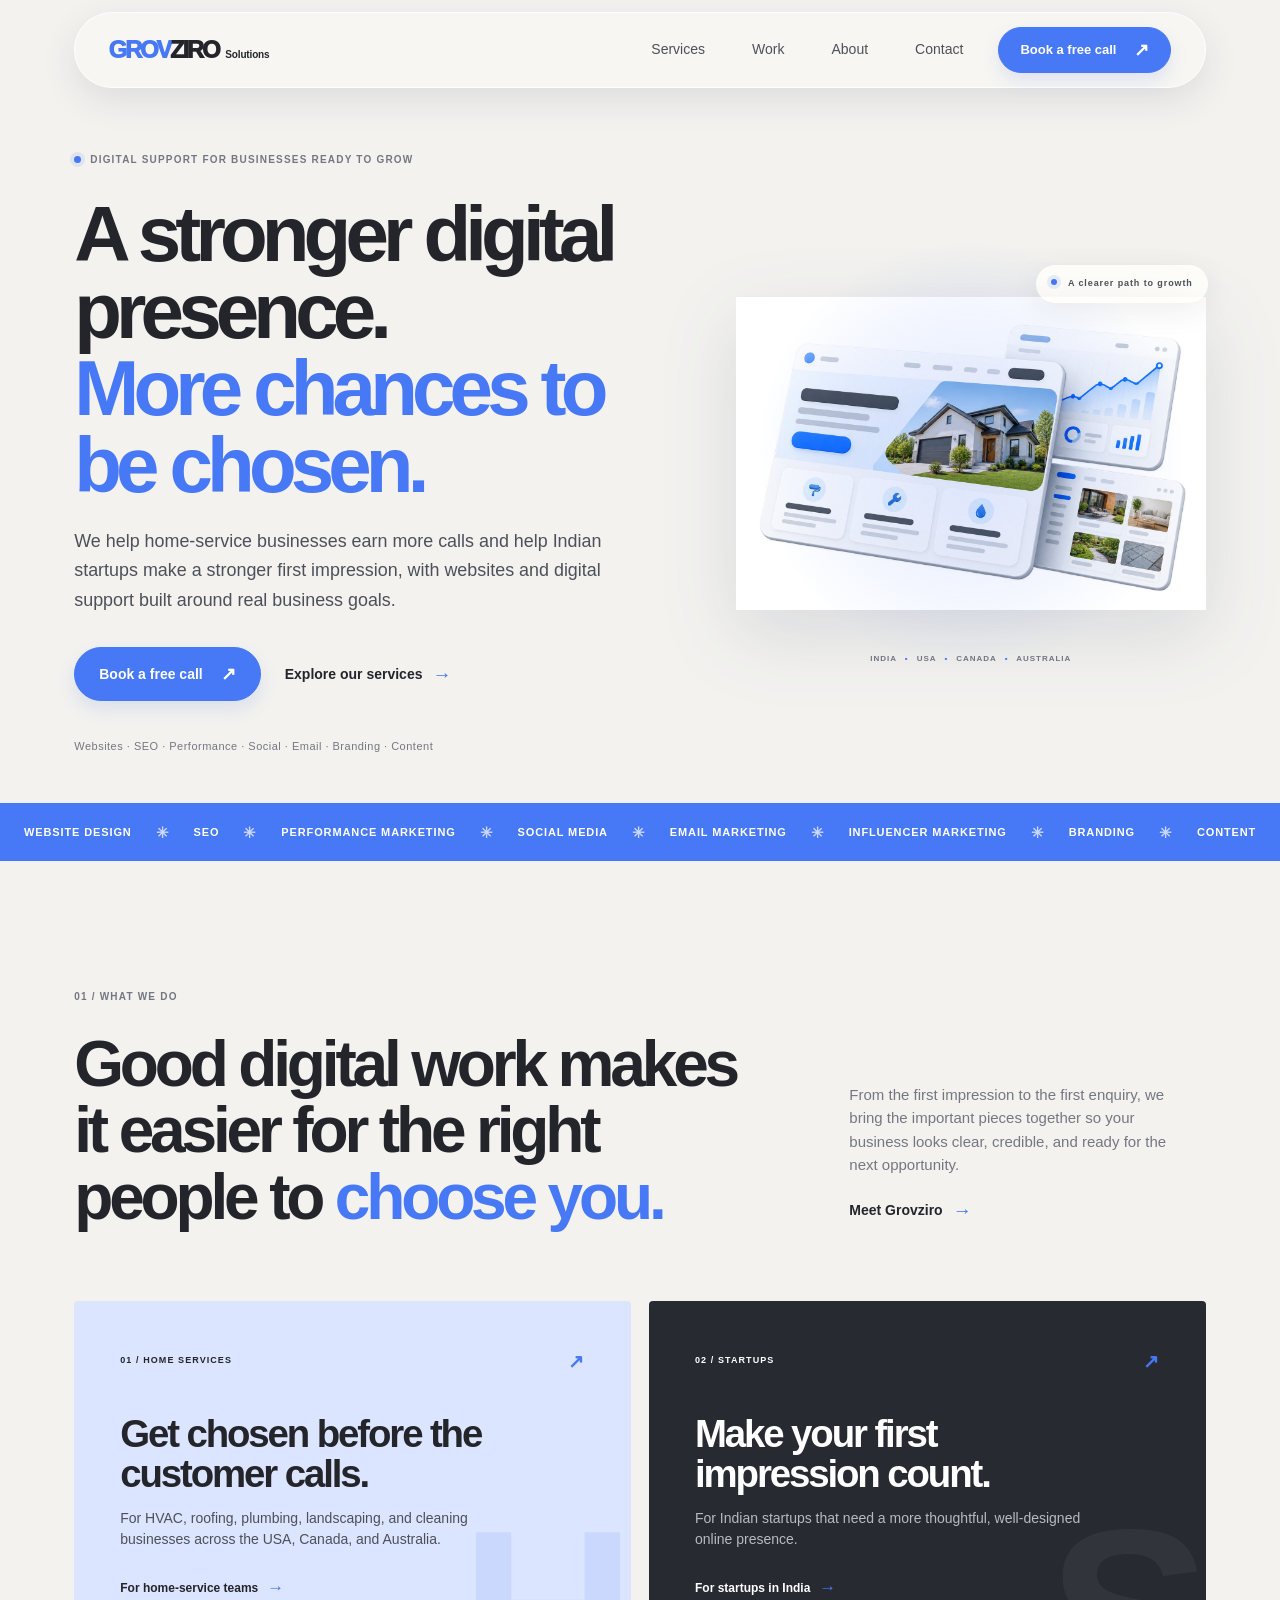
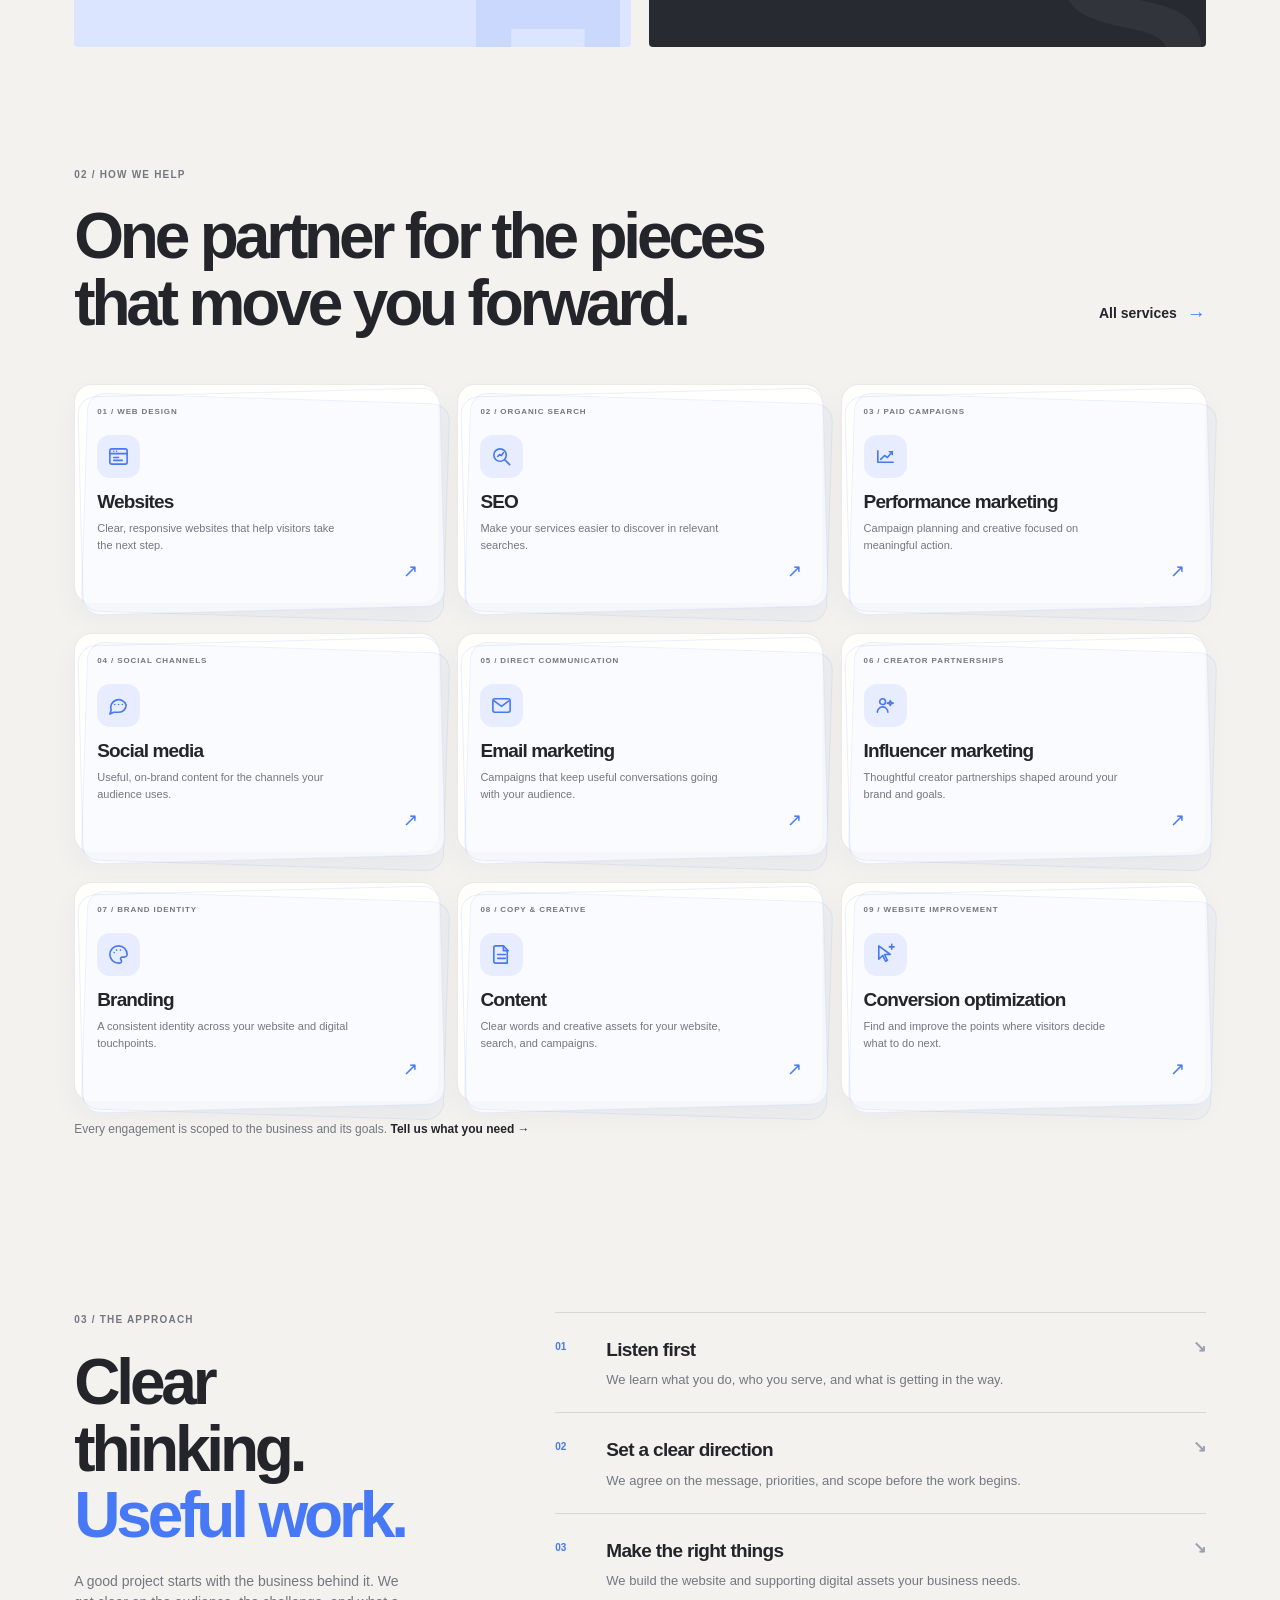
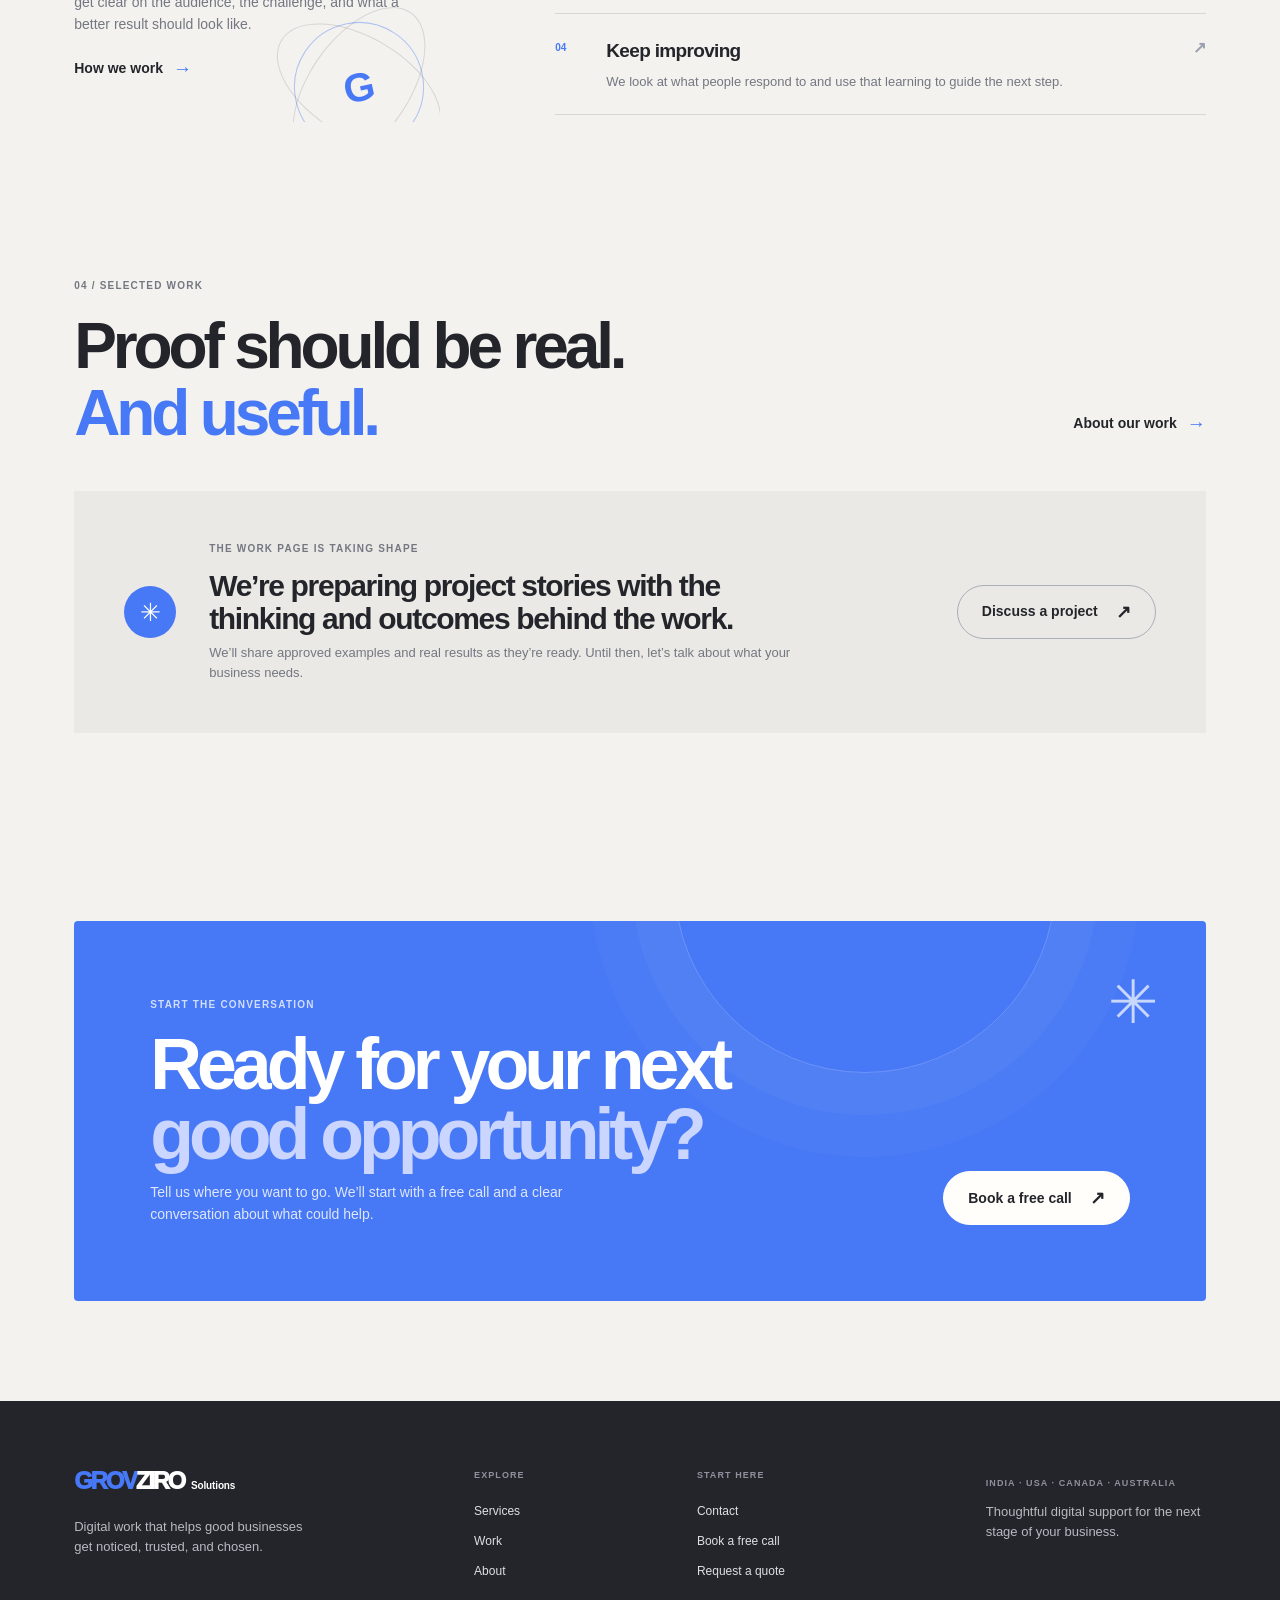
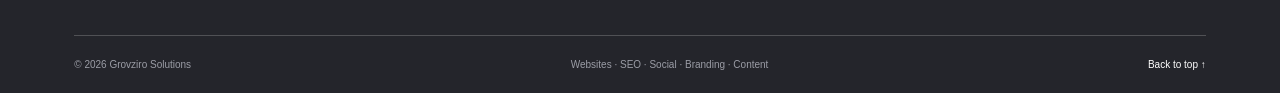
==== commit a1b06f26: "Tighten service layout and add marketing catalog visuals" ====
--- a/index.html
+++ b/index.html
@@ -5,7 +5,7 @@
   <meta name="viewport" content="width=device-width, initial-scale=1">
   <meta name="theme-color" content="#f3f2ef">
   <title>Grovziro Solutions | A stronger digital presence</title>
-  <meta name="description" content="Websites, SEO, social media, branding, and content for home-service businesses and early-stage startups.">
+  <meta name="description" content="Websites, SEO, performance and social marketing, email, branding, and content for home-service businesses and startups.">
   <link rel="icon" href="assets/favicon.svg" type="image/svg+xml">
   <link rel="stylesheet" href="assets/styles.css">
   <script src="assets/site-config.js" defer></script>
@@ -35,25 +35,18 @@
           <a class="button booking-link" href="contact.html#contact-form">Book a free call <span aria-hidden="true">↗</span></a>
           <a class="text-link" href="services.html">Explore our services <span aria-hidden="true">→</span></a>
         </div>
-        <p class="hero-note">Websites · SEO · Social · Branding · Content</p>
+        <p class="hero-note">Websites · SEO · Performance · Social · Email · Branding · Content</p>
       </div>
       <div class="hero-art" aria-hidden="true">
-        <div class="orbit orbit-one"></div><div class="orbit orbit-two"></div>
+        <div class="hero-art-glow"></div>
+        <img class="hero-visual-image" src="assets/grovziro-growth-cards.jpg" alt="">
         <div class="art-label art-label-top"><span class="pulse"></span> A clearer path to growth</div>
-        <div class="art-card art-card-main">
-          <div class="art-card-head"><span>YOUR NEXT CUSTOMER</span><span class="art-spark">✳</span></div>
-          <div class="art-lines"><i></i><i></i><i></i></div>
-          <div class="art-route"><span class="route-dot"></span><span class="route-line"></span><span class="route-dot route-dot-end"></span></div>
-          <div class="art-card-foot"><b>Discover</b><b>Trust</b><b>Reach out</b></div>
-        </div>
-        <div class="art-card art-card-floating"><span class="floating-icon">↗</span><span>Built around<br>your next step</span></div>
-        <div class="art-stamp">G<br><small>S</small></div>
         <div class="art-location">INDIA <span>•</span> USA <span>•</span> CANADA <span>•</span> AUSTRALIA</div>
       </div>
     </section>
 
     <section class="ticker" aria-label="Grovziro services">
-      <div class="ticker-track"><span>Website design</span><b>✳</b><span>Search visibility</span><b>✳</b><span>Social media</span><b>✳</b><span>Branding</span><b>✳</b><span>Content</span><b>✳</b><span>Website design</span><b>✳</b><span>Search visibility</span><b>✳</b><span>Social media</span><b>✳</b><span>Branding</span><b>✳</b><span>Content</span><b>✳</b></div>
+      <div class="ticker-track"><span>Website design</span><b>✳</b><span>SEO</span><b>✳</b><span>Performance marketing</span><b>✳</b><span>Social media</span><b>✳</b><span>Email marketing</span><b>✳</b><span>Influencer marketing</span><b>✳</b><span>Branding</span><b>✳</b><span>Content</span><b>✳</b><span>Conversion optimization</span><b>✳</b><span>Website design</span><b>✳</b><span>SEO</span><b>✳</b><span>Performance marketing</span><b>✳</b><span>Social media</span><b>✳</b><span>Email marketing</span><b>✳</b><span>Influencer marketing</span><b>✳</b><span>Branding</span><b>✳</b><span>Content</span><b>✳</b><span>Conversion optimization</span><b>✳</b></div>
     </section>
 
     <section class="intro section-wrap section-space">
@@ -85,11 +78,16 @@
         <div><div class="section-kicker">02 / HOW WE HELP</div><h2>One partner for the pieces that move you forward.</h2></div>
         <a class="text-link" href="services.html">All services <span aria-hidden="true">→</span></a>
       </div>
-      <div class="service-list">
-        <a class="service-row" href="services.html#websites"><span class="service-number">01</span><span class="service-name">Websites &amp; digital experiences</span><span class="service-desc">Look credible. Make the next step clear.</span><span class="service-arrow" aria-hidden="true">↗</span></a>
-        <a class="service-row" href="services.html#seo"><span class="service-number">02</span><span class="service-name">Search engine optimization</span><span class="service-desc">Help the right people find you.</span><span class="service-arrow" aria-hidden="true">↗</span></a>
-        <a class="service-row" href="services.html#social"><span class="service-number">03</span><span class="service-name">Social media &amp; content</span><span class="service-desc">Show up with a clear, consistent voice.</span><span class="service-arrow" aria-hidden="true">↗</span></a>
-        <a class="service-row" href="services.html#branding"><span class="service-number">04</span><span class="service-name">Branding &amp; identity</span><span class="service-desc">Give your business a look people remember.</span><span class="service-arrow" aria-hidden="true">↗</span></a>
+      <div class="service-catalog-grid">
+        <a class="service-catalog-card" href="services.html#websites"><span class="catalog-card-label">01 / WEB DESIGN</span><span class="service-catalog-icon" aria-hidden="true"><svg viewBox="0 0 24 24"><rect x="3" y="4" width="18" height="16" rx="2"/><path d="M3 9h18M7 6.5h.01M10 6.5h.01M7 13h5m-5 3h9"/></svg></span><h3>Websites</h3><p>Clear, responsive websites that help visitors take the next step.</p><span class="service-catalog-arrow" aria-hidden="true">↗</span></a>
+        <a class="service-catalog-card" href="services.html#seo"><span class="catalog-card-label">02 / ORGANIC SEARCH</span><span class="service-catalog-icon" aria-hidden="true"><svg viewBox="0 0 24 24"><circle cx="10.5" cy="10.5" r="6.5"/><path d="m15.5 15.5 5 5M8 12l2-2 2 1 2-3"/></svg></span><h3>SEO</h3><p>Make your services easier to discover in relevant searches.</p><span class="service-catalog-arrow" aria-hidden="true">↗</span></a>
+        <a class="service-catalog-card" href="services.html#performance"><span class="catalog-card-label">03 / PAID CAMPAIGNS</span><span class="service-catalog-icon" aria-hidden="true"><svg viewBox="0 0 24 24"><path d="M4 18V6m0 12h16M7 15l4-4 3 2 5-6"/><path d="M16 7h3v3"/></svg></span><h3>Performance marketing</h3><p>Campaign planning and creative focused on meaningful action.</p><span class="service-catalog-arrow" aria-hidden="true">↗</span></a>
+        <a class="service-catalog-card" href="services.html#social"><span class="catalog-card-label">04 / SOCIAL CHANNELS</span><span class="service-catalog-icon" aria-hidden="true"><svg viewBox="0 0 24 24"><path d="M20 11.5a7.5 7.5 0 0 1-7.5 7.5H7l-4 2 1.3-4A7.5 7.5 0 1 1 20 11.5Z"/><path d="M8 11h.01M12 11h.01M16 11h.01"/></svg></span><h3>Social media</h3><p>Useful, on-brand content for the channels your audience uses.</p><span class="service-catalog-arrow" aria-hidden="true">↗</span></a>
+        <a class="service-catalog-card" href="services.html#email"><span class="catalog-card-label">05 / DIRECT COMMUNICATION</span><span class="service-catalog-icon" aria-hidden="true"><svg viewBox="0 0 24 24"><rect x="3" y="5" width="18" height="14" rx="2"/><path d="m4 7 8 6 8-6"/></svg></span><h3>Email marketing</h3><p>Campaigns that keep useful conversations going with your audience.</p><span class="service-catalog-arrow" aria-hidden="true">↗</span></a>
+        <a class="service-catalog-card" href="services.html#influencer"><span class="catalog-card-label">06 / CREATOR PARTNERSHIPS</span><span class="service-catalog-icon" aria-hidden="true"><svg viewBox="0 0 24 24"><circle cx="9" cy="8" r="3"/><path d="M3.5 19a5.5 5.5 0 0 1 11 0M17 7l.8 1.8L20 9.5l-2.2.7L17 12l-.8-1.8-2.2-.7 2.2-.7L17 7Z"/></svg></span><h3>Influencer marketing</h3><p>Thoughtful creator partnerships shaped around your brand and goals.</p><span class="service-catalog-arrow" aria-hidden="true">↗</span></a>
+        <a class="service-catalog-card" href="services.html#branding"><span class="catalog-card-label">07 / BRAND IDENTITY</span><span class="service-catalog-icon" aria-hidden="true"><svg viewBox="0 0 24 24"><path d="M12 3a9 9 0 1 0 0 18h1.2a2 2 0 0 0 1.4-3.4 1.7 1.7 0 0 1 1.2-2.9H18a3 3 0 0 0 3-3c0-4.8-4-8.7-9-8.7Z"/><path d="M7.5 10h.01M10 7.5h.01M14 7.5h.01"/></svg></span><h3>Branding</h3><p>A consistent identity across your website and digital touchpoints.</p><span class="service-catalog-arrow" aria-hidden="true">↗</span></a>
+        <a class="service-catalog-card" href="services.html#content"><span class="catalog-card-label">08 / COPY &amp; CREATIVE</span><span class="service-catalog-icon" aria-hidden="true"><svg viewBox="0 0 24 24"><path d="M6 3h8l4 4v14H6a2 2 0 0 1-2-2V5a2 2 0 0 1 2-2Z"/><path d="M14 3v5h5M8 12h8m-8 4h8"/></svg></span><h3>Content</h3><p>Clear words and creative assets for your website, search, and campaigns.</p><span class="service-catalog-arrow" aria-hidden="true">↗</span></a>
+        <a class="service-catalog-card" href="services.html#cro"><span class="catalog-card-label">09 / WEBSITE IMPROVEMENT</span><span class="service-catalog-icon" aria-hidden="true"><svg viewBox="0 0 24 24"><path d="M5 3v14l4-4 3 6 2-1-3-6h6L5 3Z"/><path d="M16 4h5m-2.5-2.5v5"/></svg></span><h3>Conversion optimization</h3><p>Find and improve the points where visitors decide what to do next.</p><span class="service-catalog-arrow" aria-hidden="true">↗</span></a>
       </div>
       <p class="scope-note">Every engagement is scoped to the business and its goals. <a href="contact.html">Tell us what you need <span aria-hidden="true">→</span></a></p>
     </section>
--- a/assets/styles.css
+++ b/assets/styles.css
@@ -57,7 +57,7 @@
 .text-link span { color: var(--blue); font-size: 19px; transition: transform .2s ease; }
 .text-link:hover span { transform: translateX(4px); }
 
-.hero { min-height: min(690px, calc(100svh - 88px)); padding-block: clamp(64px, 8vw, 112px) 74px; display: grid; grid-template-columns: 1.13fr .87fr; align-items: center; gap: clamp(24px, 4vw, 64px); }
+.hero { min-height: min(620px, calc(100svh - 88px)); padding-block: clamp(40px, 5vw, 70px) 48px; display: grid; grid-template-columns: 1.13fr .87fr; align-items: center; gap: clamp(24px, 4vw, 64px); }
 .hero-copy { position: relative; z-index: 2; }
 .eyebrow, .section-kicker { margin: 0; color: var(--muted); font-size: 10px; font-weight: 750; letter-spacing: .12em; text-transform: uppercase; }
 .eyebrow { display: flex; align-items: center; gap: 9px; }
@@ -70,8 +70,10 @@
 .hero-actions { margin-top: 32px; display: flex; align-items: center; flex-wrap: wrap; gap: 24px; }
 .hero-note { margin: 37px 0 0; color: var(--muted); font-size: 11px; letter-spacing: .045em; }
 
-.hero-art { height: 470px; position: relative; display: grid; place-items: center; isolation: isolate; }
-.hero-art::before { content: ""; width: min(100%, 420px); aspect-ratio: 1; position: absolute; z-index: -2; border-radius: 50%; background: radial-gradient(circle, rgba(71, 120, 245, .15) 0%, rgba(71, 120, 245, .06) 42%, transparent 70%); }
+.hero-art { height: 430px; position: relative; display: grid; place-items: center; isolation: isolate; }
+.hero-art-glow { width: 90%; aspect-ratio: 1; position: absolute; z-index: -1; border-radius: 50%; background: radial-gradient(circle, rgba(71, 120, 245, .16) 0%, rgba(71, 120, 245, .065) 48%, transparent 72%); }
+.hero-visual-image { width: min(112%, 580px); height: 100%; position: relative; z-index: 1; object-fit: contain; overflow: visible; mix-blend-mode: multiply; filter: drop-shadow(0 24px 38px rgba(36, 52, 99, .12)); animation: stacked-float 7s ease-in-out infinite; }
+@keyframes stacked-float { 0%, 100% { transform: translateY(0) rotate(0); } 50% { transform: translateY(-8px) rotate(.35deg); } }
 .orbit { position: absolute; width: 360px; height: 360px; border: 1px solid rgba(71, 120, 245, .2); border-radius: 50%; transform: rotate(-24deg) scaleY(.74); }
 .orbit-one { width: 430px; height: 330px; transform: rotate(26deg) scaleY(.69); border-color: rgba(36, 37, 43, .14); }
 .orbit-two { width: 350px; height: 420px; transform: rotate(54deg) scaleY(.67); }
@@ -136,6 +138,22 @@
 .service-name { font-size: clamp(16px, 1.9vw, 22px); font-weight: 700; letter-spacing: -.035em; }
 .service-desc { color: var(--muted); font-size: 12px; }
 .service-arrow { justify-self: end; color: var(--blue); font-size: 21px; }
+.service-catalog-grid { margin-top: 48px; display: grid; grid-template-columns: repeat(3, minmax(0, 1fr)); gap: 29px 18px; }
+.service-catalog-card { min-height: 220px; padding: 21px 22px 24px; position: relative; z-index: 0; isolation: isolate; display: flex; flex-direction: column; align-items: flex-start; border: 1px solid rgba(36, 37, 43, .09); border-radius: 18px; background: var(--white); box-shadow: 0 12px 28px rgba(36, 43, 65, .045); transition: transform .28s ease, box-shadow .28s ease, border-color .28s ease; }
+.service-catalog-card::before, .service-catalog-card::after { content: ""; position: absolute; z-index: -1; border: 1px solid rgba(71, 120, 245, .12); border-radius: 18px; transition: transform .28s ease, opacity .28s ease; }
+.service-catalog-card::before { inset: 7px -5px -8px 5px; background: rgba(255, 255, 255, .78); transform: rotate(-1.5deg); }
+.service-catalog-card::after { inset: 13px -9px -14px 9px; background: rgba(71, 120, 245, .045); transform: rotate(1.8deg); opacity: .72; }
+.service-catalog-card:hover, .service-catalog-card:focus-visible { transform: translateY(-6px); z-index: 2; border-color: rgba(71, 120, 245, .32); box-shadow: 0 20px 38px rgba(36, 52, 99, .12); }
+.service-catalog-card:hover::before, .service-catalog-card:focus-visible::before { transform: translateY(2px) rotate(-3deg); }
+.service-catalog-card:hover::after, .service-catalog-card:focus-visible::after { transform: translateY(4px) rotate(3deg); opacity: 1; }
+.service-catalog-card:focus-visible { outline: 3px solid var(--blue); outline-offset: 5px; }
+.catalog-card-label { color: var(--muted); font-size: 8px; font-weight: 850; letter-spacing: .11em; }
+.service-catalog-icon { width: 43px; height: 43px; margin: 17px 0 13px; display: grid; place-items: center; border-radius: 13px; background: #e7edff; color: var(--blue); }
+.service-catalog-icon svg { width: 23px; height: 23px; fill: none; stroke: currentColor; stroke-width: 1.7; stroke-linecap: round; stroke-linejoin: round; }
+.service-catalog-card h3 { max-width: calc(100% - 20px); margin: 0 0 7px; font-size: 19px; line-height: 1.12; letter-spacing: -.045em; }
+.service-catalog-card p { max-width: 255px; margin: 0; color: var(--muted); font-size: 11px; line-height: 1.55; }
+.service-catalog-arrow { position: absolute; right: 20px; bottom: 17px; color: var(--blue); font-size: 18px; transition: transform .2s ease; }
+.service-catalog-card:hover .service-catalog-arrow { transform: translate(2px, -2px); }
 .scope-note { margin: 18px 0 0; color: var(--muted); font-size: 12px; }
 .scope-note a { color: var(--ink); font-weight: 700; }
 
@@ -188,12 +206,15 @@
 
 /* Interior page hero system */
 .page-hero { padding-block: clamp(52px, 6.4vw, 88px) 58px; }
+.page-hero-service { padding-block: clamp(32px, 4vw, 54px) 30px; }
 .page-hero-grid { margin-top: 25px; display: grid; grid-template-columns: 1.1fr .9fr; gap: 36px; align-items: center; }
+.page-hero-service .page-hero-grid { margin-top: 12px; gap: 20px; }
 .page-hero h1 { max-width: 740px; font-size: clamp(48px, 6.5vw, 86px); }
 .page-lede { max-width: 560px; margin: 22px 0 28px; color: var(--ink-soft); font-size: clamp(16px, 1.5vw, 19px); }
 .page-hero-art { height: 330px; position: relative; overflow: hidden; display: grid; place-items: center; }
-.service-hero-art { background: #dfe7ff; }
-.service-hero-art::before { content: ""; width: 250px; height: 250px; border: 1px solid rgba(71, 120, 245, .35); border-radius: 50%; box-shadow: 0 0 0 38px rgba(71, 120, 245, .08), 0 0 0 76px rgba(71, 120, 245, .05); }
+.service-hero-art { height: 285px; overflow: visible; background: transparent; }
+.service-hero-glow { width: min(82%, 350px); aspect-ratio: 1; position: absolute; border-radius: 50%; background: radial-gradient(circle, rgba(71, 120, 245, .14), rgba(71, 120, 245, .045) 52%, transparent 72%); }
+.service-hero-image { width: min(112%, 520px); height: 100%; position: relative; z-index: 1; object-fit: contain; filter: drop-shadow(0 22px 34px rgba(36, 52, 99, .1)); animation: stacked-float 7s ease-in-out infinite; }
 .service-hero-circle { width: 188px; height: 188px; position: absolute; display: flex; align-items: center; justify-content: center; flex-direction: column; gap: 5px; border-radius: 50%; background: var(--blue); color: white; transform: rotate(-8deg); box-shadow: 0 18px 38px rgba(49, 90, 212, .24); }
 .service-hero-circle span { font-size: 10px; font-weight: 800; letter-spacing: .12em; }
 .service-hero-circle b { font-size: 14px; line-height: 1; }
@@ -209,18 +230,34 @@
 .tag-list span { padding: 7px 11px; border: 1px solid var(--line); border-radius: 99px; color: var(--ink-soft); font-size: 10px; font-weight: 650; }
 .service-details { padding-top: 80px; }
 .section-heading-note { max-width: 310px; margin: 0 0 6px; color: var(--muted); font-size: 13px; }
+.service-index { margin: 34px 0 0; display: grid; grid-template-columns: repeat(3, minmax(0, 1fr)); border-top: 1px solid var(--line); border-left: 1px solid var(--line); }
+.service-index a { min-height: 55px; padding: 0 13px; display: flex; align-items: center; gap: 9px; border-right: 1px solid var(--line); border-bottom: 1px solid var(--line); color: var(--ink); font-size: 11px; font-weight: 680; transition: color .2s ease, background-color .2s ease; }
+.service-index a:hover, .service-index a:focus-visible { color: var(--blue-dark); background: rgba(71, 120, 245, .06); }
+.service-index a > span { color: var(--blue); font-size: 9px; font-weight: 850; }
+.service-index a > b { margin-left: auto; color: var(--blue); font-size: 13px; font-weight: 500; }
 .service-detail { min-height: 280px; padding-block: 37px; display: grid; grid-template-columns: 58px 1fr 200px; align-items: center; gap: 26px; border-top: 1px solid var(--line); }
-.service-detail:first-of-type { margin-top: 55px; }
+.service-detail:first-of-type { margin-top: 0; border-top: 0; }
+.service-detail:last-of-type { border-bottom: 1px solid var(--line); }
 .service-detail-index { align-self: start; padding-top: 6px; color: var(--blue); font-size: 11px; font-weight: 800; }
+.service-detail-main { max-width: 760px; }
+.service-detail-label { margin-bottom: 9px; color: var(--blue); font-size: 9px; font-weight: 850; letter-spacing: .12em; }
 .service-detail-main h3 { margin: 0 0 11px; font-size: clamp(25px, 3.2vw, 38px); letter-spacing: -.05em; }
 .service-detail-main p { max-width: 610px; margin: 0; color: var(--muted); font-size: 14px; }
-.service-detail-main ul { display: flex; flex-wrap: wrap; gap: 8px 24px; margin: 18px 0 0; padding: 0; list-style: none; color: var(--ink-soft); font-size: 11px; }
+.service-detail-subhead { margin-top: 20px; color: var(--ink); font-size: 10px; font-weight: 800; letter-spacing: .04em; }
+.service-detail-main ul { display: grid; grid-template-columns: repeat(2, minmax(0, 1fr)); gap: 8px 24px; margin: 10px 0 0; padding: 0; list-style: none; color: var(--ink-soft); font-size: 11px; }
 .service-detail-main li::before { content: "↗"; padding-right: 7px; color: var(--blue); }
-.service-detail-mark { width: 150px; height: 150px; justify-self: end; display: grid; place-items: center; border-radius: 50%; background: #e1e8fc; color: var(--blue); font-size: 70px; font-weight: 850; }
+.service-detail-main .service-detail-fit { margin-top: 16px; font-size: 11px; }
+.service-detail-fit b { color: var(--ink); }
+.service-detail-mark { width: 106px; height: 106px; justify-self: end; display: grid; place-items: center; border-radius: 28px; background: #e1e8fc; color: var(--blue); }
+.service-detail-mark svg { width: 45px; height: 45px; fill: none; stroke: currentColor; stroke-width: 1.5; stroke-linecap: round; stroke-linejoin: round; }
 .mark-seo { background: #e5e2db; color: var(--ink); font-size: 60px; }
 .mark-social { background: #dce5ff; font-size: 64px; }
 .mark-brand { background: #282a32; color: white; }
 .mark-content { background: #e7dce7; color: #826192; font-size: 56px; }
+.mark-performance { background: #dce5ff; }
+.mark-email { background: #e6e5e0; }
+.mark-influencer { background: #e7dce7; color: #826192; }
+.mark-cro { background: #282a32; color: white; }
 .service-cta, .work-cta { margin-bottom: 100px; padding: clamp(28px, 4.8vw, 58px); display: flex; align-items: center; justify-content: space-between; gap: 40px; background: #e6e5e0; }
 .service-cta h2, .work-cta h2 { max-width: 650px; margin-top: 15px; font-size: clamp(34px, 4vw, 54px); }
 .service-cta p { margin: 13px 0 0; color: var(--muted); font-size: 14px; }
@@ -265,10 +302,15 @@
 .about-process h2 { margin-top: 20px; font-size: clamp(39px, 5vw, 64px); }
 .about-process-copy > p { max-width: 380px; margin: 21px 0 0; color: var(--muted); font-size: 14px; }
 .process-list { margin: 0; padding: 0; list-style: none; border-top: 1px solid var(--line); }
-.process-list li { min-height: 86px; display: grid; grid-template-columns: 38px 1fr; gap: 15px; padding: 17px 0; border-bottom: 1px solid var(--line); }
+.process-list li { min-height: 86px; display: grid; grid-template-columns: 38px 1fr; gap: 15px; padding: 17px 0; border-bottom: 1px solid var(--line); transition: padding .22s ease, border-color .22s ease; }
+.process-list li:hover, .process-list li:focus-within { padding-inline: 8px; border-color: rgba(71, 120, 245, .32); }
 .process-list li > span { padding-top: 3px; color: var(--blue); font-size: 10px; font-weight: 800; }
 .process-list b { font-size: 17px; }
 .process-list p { margin: 4px 0 0; color: var(--muted); font-size: 12px; }
+.process-step-title { min-height: 34px; display: flex; align-items: center; justify-content: space-between; gap: 14px; }
+.process-icon { width: 34px; height: 34px; display: grid; place-items: center; flex: 0 0 auto; border: 1px solid rgba(71, 120, 245, .22); border-radius: 50%; background: rgba(71, 120, 245, .08); color: var(--blue); opacity: .25; transform: translateX(-7px) scale(.82) rotate(-10deg); transition: opacity .22s ease, transform .22s ease, background-color .22s ease; }
+.process-icon svg { width: 17px; height: 17px; stroke: currentColor; stroke-width: 1.8; stroke-linecap: round; stroke-linejoin: round; }
+.process-list li:hover .process-icon, .process-list li:focus-within .process-icon { opacity: 1; transform: translateX(0) scale(1) rotate(0); background: rgba(71, 120, 245, .14); }
 .about-cta { margin-bottom: 100px; padding: clamp(34px, 6vw, 70px); position: relative; display: flex; align-items: end; justify-content: space-between; gap: 30px; overflow: hidden; background: var(--ink); color: white; }
 .about-cta::after { content: ""; width: 260px; height: 260px; position: absolute; top: -135px; right: 150px; border: 1px solid rgba(255,255,255,.22); border-radius: 50%; box-shadow: 0 0 0 34px rgba(255,255,255,.04), 0 0 0 68px rgba(255,255,255,.025); }
 .about-cta .eyebrow { color: #aeb1bc; }
@@ -276,28 +318,43 @@
 .about-cta .button { position: relative; z-index: 2; flex: 0 0 auto; }
 
 /* Contact page */
-.contact-hero { padding-block: clamp(50px, 7vw, 94px) 100px; }
-.contact-hero-grid { margin-top: 25px; display: grid; grid-template-columns: .95fr 1.05fr; gap: clamp(42px, 8vw, 108px); align-items: start; }
-.contact-hero h1 { max-width: 570px; font-size: clamp(49px, 6.2vw, 82px); }
-.contact-points { margin-top: 45px; border-top: 1px solid var(--line); }
-.contact-points > div { min-height: 65px; display: flex; align-items: center; gap: 16px; border-bottom: 1px solid var(--line); }
-.contact-point-mark { color: var(--blue); font-size: 10px; font-weight: 850; }
-.contact-points p { margin: 0; color: var(--ink-soft); font-size: 13px; }
-.contact-panel { padding: clamp(25px, 4vw, 43px); background: var(--white); box-shadow: 0 22px 60px rgba(44, 49, 64, .07); }
+.contact-hero { padding-block: clamp(42px, 6vw, 76px) 100px; }
+.contact-hero-grid { margin-top: 25px; display: grid; grid-template-columns: .95fr 1.05fr; gap: clamp(34px, 6vw, 76px); align-items: stretch; }
+.contact-info-column { min-width: 0; display: flex; flex-direction: column; gap: 14px; }
+.contact-intro h1 { max-width: 570px; font-size: clamp(49px, 6.2vw, 82px); }
+.contact-intro .page-lede { max-width: 500px; }
+.contact-details { display: grid; gap: 12px; margin-top: 4px; }
+.contact-detail-card { min-height: 84px; display: flex; align-items: center; gap: 18px; padding: 14px 18px; border: 1px solid #d5d4d2; border-radius: 20px; background: rgba(255, 255, 255, .58); box-shadow: 0 5px 18px rgba(37, 42, 55, .035); transition: transform .22s ease, border-color .22s ease, box-shadow .22s ease, background-color .22s ease; }
+.contact-detail-card:hover, .contact-detail-card:focus-visible { transform: translateY(-2px); border-color: rgba(71, 120, 245, .48); background: rgba(255, 255, 255, .86); box-shadow: 0 12px 28px rgba(37, 67, 141, .1); }
+.contact-icon { width: 54px; height: 54px; display: grid; place-items: center; flex: 0 0 auto; border-radius: 50%; background: rgba(71, 120, 245, .11); color: var(--blue); transition: transform .22s ease, background-color .22s ease; }
+.contact-detail-card:hover .contact-icon, .contact-detail-card:focus-visible .contact-icon { transform: scale(1.08) rotate(-5deg); background: rgba(71, 120, 245, .17); }
+.contact-icon svg { width: 23px; height: 23px; stroke: currentColor; stroke-width: 1.8; stroke-linecap: round; stroke-linejoin: round; }
+.contact-detail-copy { min-width: 0; display: grid; gap: 3px; }
+.contact-detail-copy small { color: var(--ink-soft); font-size: 10px; font-weight: 800; letter-spacing: .08em; }
+.contact-detail-copy strong { color: var(--ink); font-size: clamp(12px, 1.15vw, 15px); font-weight: 550; overflow-wrap: anywhere; }
+.book-call-card { margin-top: 6px; padding: clamp(22px, 3vw, 34px); border: 1px solid rgba(71, 120, 245, .18); border-radius: 22px; background: linear-gradient(135deg, rgba(255, 255, 255, .82), rgba(71, 120, 245, .08)); }
+.book-call-label { display: flex; align-items: center; gap: 11px; color: var(--blue); font-size: 11px; font-weight: 750; letter-spacing: .1em; }
+.book-call-label svg { width: 20px; height: 20px; stroke: currentColor; stroke-width: 1.8; stroke-linecap: round; stroke-linejoin: round; }
+.book-call-card h2 { margin: 20px 0 8px; font-size: clamp(27px, 3vw, 38px); letter-spacing: -.05em; }
+.book-call-card p { display: flex; align-items: center; gap: 9px; margin: 0 0 21px; color: var(--muted); font-size: 14px; }
+.book-call-card p svg { width: 19px; height: 19px; stroke: currentColor; stroke-width: 1.8; stroke-linecap: round; stroke-linejoin: round; }
+.book-call-card .button { width: 100%; }
+.contact-panel { min-width: 0; padding: clamp(25px, 4vw, 43px); border: 1px solid #d8d7d5; border-radius: 22px; background: rgba(255, 255, 255, .62); box-shadow: 0 18px 48px rgba(44, 49, 64, .07); }
 .contact-panel-head { display: flex; align-items: center; justify-content: space-between; }
 .panel-spark { color: var(--blue); font-size: 24px; }
 .contact-panel h2 { margin: 15px 0 8px; font-size: clamp(27px, 3vw, 36px); letter-spacing: -.05em; }
 .panel-intro { max-width: 390px; margin: 0 0 24px; color: var(--muted); font-size: 13px; }
-.inquiry-form { display: grid; grid-template-columns: 1fr 1fr; gap: 10px 14px; }
-.inquiry-form label { align-self: end; margin-top: 7px; color: var(--ink-soft); font-size: 10px; font-weight: 750; }
+.inquiry-form { display: grid; grid-template-columns: 1fr 1fr; gap: 16px 17px; }
+.form-field { min-width: 0; display: grid; gap: 7px; }
+.inquiry-form label { align-self: end; color: var(--ink-soft); font-size: 10px; font-weight: 750; letter-spacing: .07em; }
 .inquiry-form label span { color: var(--blue); }
-.inquiry-form input, .inquiry-form select, .inquiry-form textarea { width: 100%; min-height: 46px; padding: 12px 13px; border: 1px solid #dcdde0; border-radius: 3px; background: #fbfbfa; color: var(--ink); font-size: 12px; outline: none; }
+.inquiry-form input, .inquiry-form select, .inquiry-form textarea { width: 100%; min-height: 52px; padding: 13px 15px; border: 1px solid #d2d2d4; border-radius: 16px; background: rgba(255, 255, 255, .64); color: var(--ink); font-size: 14px; outline: none; box-shadow: 0 2px 5px rgba(35, 39, 49, .07); transition: border-color .2s ease, box-shadow .2s ease, background-color .2s ease; }
 .inquiry-form input:focus, .inquiry-form select:focus, .inquiry-form textarea:focus { border-color: var(--blue); box-shadow: 0 0 0 3px rgba(71, 120, 245, .14); }
-.inquiry-form label[for="details"], .inquiry-form textarea, .form-submit, .form-note { grid-column: 1 / -1; }
-.inquiry-form textarea { min-height: 105px; resize: vertical; }
 .inquiry-form input::placeholder, .inquiry-form textarea::placeholder { color: #a0a3ac; }
-.form-submit { justify-self: start; margin-top: 7px; cursor: pointer; }
-.form-note { margin: 0; color: #777b84; font-size: 10px; }
+.form-field-full { grid-column: 1 / -1; }
+.inquiry-form textarea { min-height: 170px; resize: vertical; }
+.form-submit { grid-column: 1 / -1; justify-self: stretch; width: 100%; margin-top: 2px; cursor: pointer; }
+.form-note { grid-column: 1 / -1; margin: 0; color: #777b84; font-size: 11px; line-height: 1.5; }
 .form-note-pending { color: #9b5421; }
 .contact-bottom { margin-bottom: 100px; padding-top: 35px; display: grid; grid-template-columns: 1fr .8fr auto; align-items: center; gap: 25px; border-top: 1px solid var(--line); }
 .contact-bottom h2 { margin-top: 15px; font-size: clamp(29px, 3.2vw, 42px); }
@@ -309,9 +366,10 @@
   .site-nav { gap: 8px; font-size: 12px; }
   .site-nav > a:not(.button) { padding-inline: 9px; }
   .site-nav .button-small { padding-inline: 15px; }
-  .hero { min-height: auto; grid-template-columns: 1.12fr .88fr; padding-block: 62px; }
+  .hero { min-height: auto; grid-template-columns: 1.12fr .88fr; padding-block: 48px; }
   .hero h1 { font-size: clamp(47px, 7vw, 68px); }
-  .hero-art { height: 360px; }
+  .hero-art { height: 320px; }
+  .hero-visual-image { width: min(116%, 480px); }
   .orbit { width: 280px; height: 280px; }
   .orbit-one { width: 340px; height: 260px; }
   .orbit-two { width: 270px; height: 330px; }
@@ -325,7 +383,7 @@
   .footer-note { grid-column: 1 / -1; justify-self: start; }
   .footer-note p { max-width: 350px; }
   .about-process { gap: 48px; }
-  .contact-hero-grid { gap: 42px; }
+  .contact-hero-grid { gap: 36px; }
 }
 
 @media (max-width: 680px) {
@@ -344,23 +402,16 @@
   .site-nav > a:not(.button):hover, .site-nav > a[aria-current="page"] { color: var(--blue-dark); background: transparent; }
   .site-nav > a[aria-current="page"]::after { display: none; }
   .site-nav .button { margin-top: 17px; }
-  .hero { display: flex; flex-direction: column; align-items: stretch; gap: 18px; padding-block: 46px 35px; }
+  .hero { display: flex; flex-direction: column; align-items: stretch; gap: 12px; padding-block: 32px 24px; }
   .hero h1 { margin-top: 22px; font-size: clamp(43px, 12vw, 66px); }
   .hero-lede { max-width: 500px; font-size: 15px; }
   .hero-actions { margin-top: 24px; gap: 18px; }
   .hero-actions .button { width: 100%; }
   .hero-note { margin-top: 24px; font-size: 10px; }
-  .hero-art { height: 325px; margin-top: 4px; }
-  .hero-art::before { width: 340px; }
-  .orbit { width: 270px; height: 270px; }
-  .orbit-one { width: 330px; height: 235px; }
-  .orbit-two { width: 240px; height: 315px; }
-  .art-card-main { width: min(82%, 310px); min-height: 218px; padding: 20px; }
-  .art-lines { margin-top: 25px; gap: 9px; }
-  .art-route { margin-top: 25px; }
-  .art-card-floating { right: 0; bottom: 15px; padding: 12px; }
+  .hero-art { height: 235px; margin-top: 0; }
+  .hero-art-glow { width: 245px; }
+  .hero-visual-image { width: min(118%, 370px); }
   .art-label-top { top: 0; right: -1px; font-size: 8px; }
-  .art-stamp { left: 3px; bottom: 30px; width: 47px; height: 47px; }
   .art-location { bottom: -1px; font-size: 7px; }
   .ticker-track { min-height: 49px; gap: 16px; font-size: 9px; }
   .section-space { padding-block: 75px; }
@@ -381,6 +432,17 @@
   .service-name { font-size: 17px; }
   .service-desc { grid-column: 2; grid-row: 2; font-size: 11px; }
   .service-arrow { grid-column: 3; grid-row: 1 / 3; }
+  .service-catalog-grid { margin-top: 35px; grid-template-columns: repeat(2, minmax(0, 1fr)); gap: 27px 12px; }
+  .service-catalog-card { min-height: 210px; padding: 15px 14px 20px; border-radius: 15px; }
+  .service-catalog-card::before, .service-catalog-card::after { border-radius: 15px; }
+  .service-catalog-card::before { inset: 5px -3px -6px 3px; }
+  .service-catalog-card::after { inset: 10px -6px -11px 6px; }
+  .catalog-card-label { font-size: 7px; letter-spacing: .08em; }
+  .service-catalog-icon { width: 37px; height: 37px; margin: 13px 0 11px; border-radius: 11px; }
+  .service-catalog-icon svg { width: 21px; height: 21px; }
+  .service-catalog-card h3 { font-size: 16px; }
+  .service-catalog-card p { font-size: 10px; line-height: 1.45; }
+  .service-catalog-arrow { right: 13px; bottom: 11px; font-size: 16px; }
   .scope-note { line-height: 1.7; }
   .approach { grid-template-columns: 1fr; gap: 22px; padding-top: 40px; }
   .approach-side { min-height: 320px; }
@@ -405,10 +467,14 @@
   .footer-bottom { min-height: 80px; padding-block: 15px; align-items: flex-start; flex-wrap: wrap; justify-content: space-between; gap: 9px 15px; }
   .footer-bottom > span:nth-child(2) { width: 100%; order: 3; }
   .page-hero { padding-block: 42px 50px; }
+  .page-hero-service { padding-block: 30px 23px; }
   .page-hero-grid { margin-top: 20px; grid-template-columns: 1fr; gap: 25px; }
+  .page-hero-service .page-hero-grid { margin-top: 13px; gap: 10px; }
   .page-hero h1 { font-size: clamp(43px, 11.7vw, 64px); }
   .page-lede { font-size: 15px; }
   .page-hero-art, .work-hero-art, .about-hero-art { height: 270px; }
+  .service-hero-art { height: 205px; margin-top: -6px; }
+  .service-hero-image { width: min(116%, 370px); }
   .audience-band { padding-block: 36px 43px; }
   .audience-band-grid { grid-template-columns: 1fr; gap: 0; }
   .audience-band-grid article { padding: 22px 0 26px; }
@@ -416,14 +482,21 @@
   .audience-band-grid h2 { font-size: 32px; }
   .service-details { padding-top: 55px; }
   .section-heading-note { margin: 0; }
+  .service-index { margin-top: 27px; grid-template-columns: repeat(2, minmax(0, 1fr)); }
+  .service-index a { min-height: 48px; padding-inline: 8px; font-size: 10px; }
+  .service-index a:last-child:nth-child(odd) { grid-column: 1 / -1; }
   .service-detail { min-height: auto; grid-template-columns: 28px 1fr; gap: 7px 12px; padding-block: 25px; }
-  .service-detail:first-of-type { margin-top: 34px; }
+  .service-detail:first-of-type { margin-top: 0; border-top: 0; }
   .service-detail-index { grid-column: 1; grid-row: 1 / 3; }
   .service-detail-main { grid-column: 2; }
+  .service-detail-label { font-size: 8px; }
   .service-detail-main h3 { font-size: 25px; }
   .service-detail-main p { font-size: 13px; }
-  .service-detail-main ul { display: grid; gap: 6px; font-size: 11px; }
-  .service-detail-mark { width: 74px; height: 74px; grid-column: 2; justify-self: start; margin-top: 12px; font-size: 38px; }
+  .service-detail-subhead { margin-top: 17px; }
+  .service-detail-main ul { grid-template-columns: 1fr; gap: 6px; font-size: 11px; }
+  .service-detail-main .service-detail-fit { font-size: 11px; }
+  .service-detail-mark { width: 62px; height: 62px; grid-column: 2; justify-self: start; margin-top: 12px; border-radius: 19px; }
+  .service-detail-mark svg { width: 32px; height: 32px; }
   .mark-seo, .mark-content { font-size: 36px; }
   .service-cta, .work-cta { margin-bottom: 70px; padding: 25px; align-items: start; flex-direction: column; gap: 22px; }
   .service-cta h2, .work-cta h2 { font-size: 35px; }
@@ -451,17 +524,20 @@
   .contact-hero-grid { grid-template-columns: 1fr; gap: 32px; }
   .contact-hero h1 { font-size: clamp(45px, 12vw, 64px); }
   .contact-points { margin-top: 28px; }
-  .contact-panel { padding: 23px 18px; }
-  .inquiry-form { grid-template-columns: 1fr; gap: 8px; }
-  .inquiry-form label { margin-top: 9px; }
-  .inquiry-form label[for="details"], .inquiry-form textarea, .form-submit, .form-note { grid-column: 1; }
-  .form-submit { width: 100%; }
+  .contact-info-column { gap: 11px; }
+  .contact-detail-card { min-height: 76px; gap: 13px; padding: 12px 14px; border-radius: 17px; }
+  .contact-icon { width: 48px; height: 48px; }
+  .contact-panel { padding: 23px 18px; border-radius: 19px; }
+  .inquiry-form { grid-template-columns: 1fr; gap: 13px; }
+  .form-field-full, .form-submit, .form-note { grid-column: 1; }
+  .inquiry-form textarea { min-height: 145px; }
   .contact-bottom { margin-bottom: 68px; grid-template-columns: 1fr; gap: 17px; }
   .contact-bottom > p { max-width: 450px; }
 }
 
 @media (pointer: coarse) {
   .button, .menu-toggle, .text-link { min-height: 44px; }
+  .process-icon { opacity: .85; transform: none; }
 }
 
 @media (prefers-reduced-motion: reduce) {
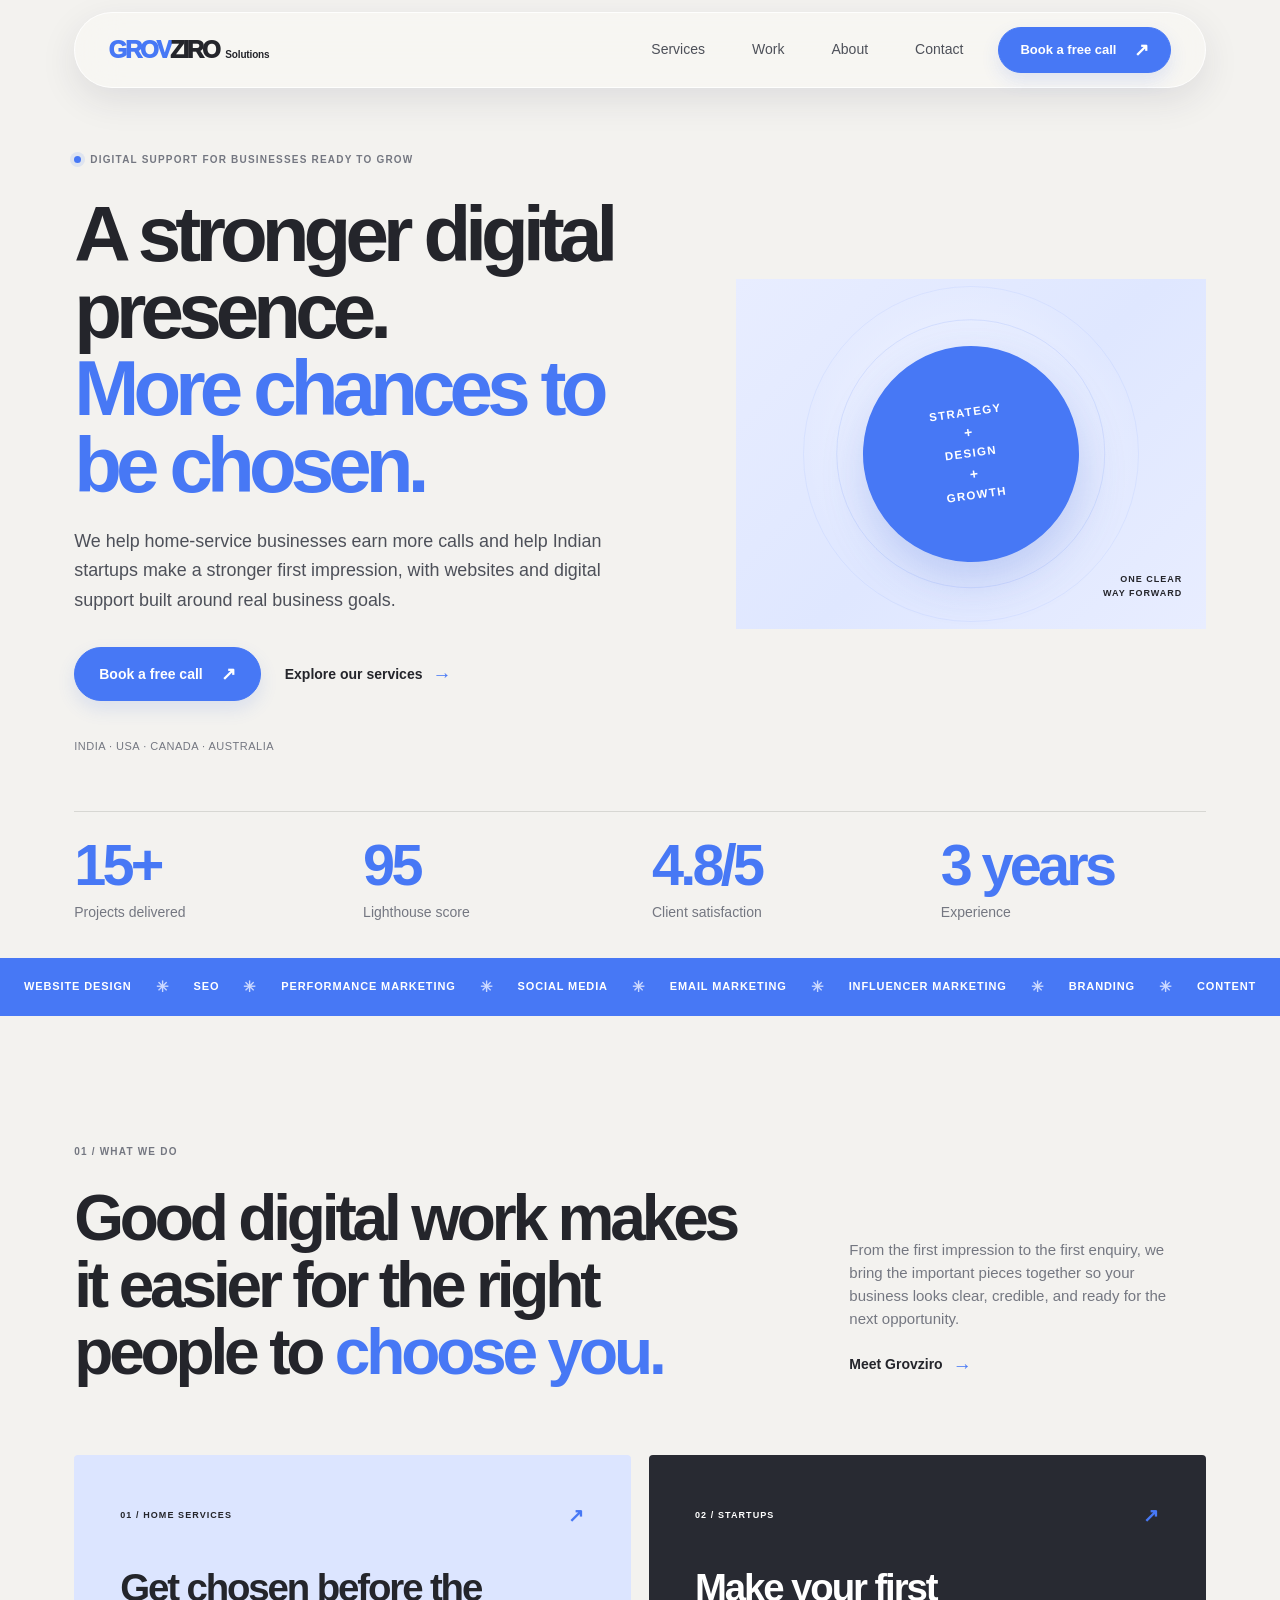
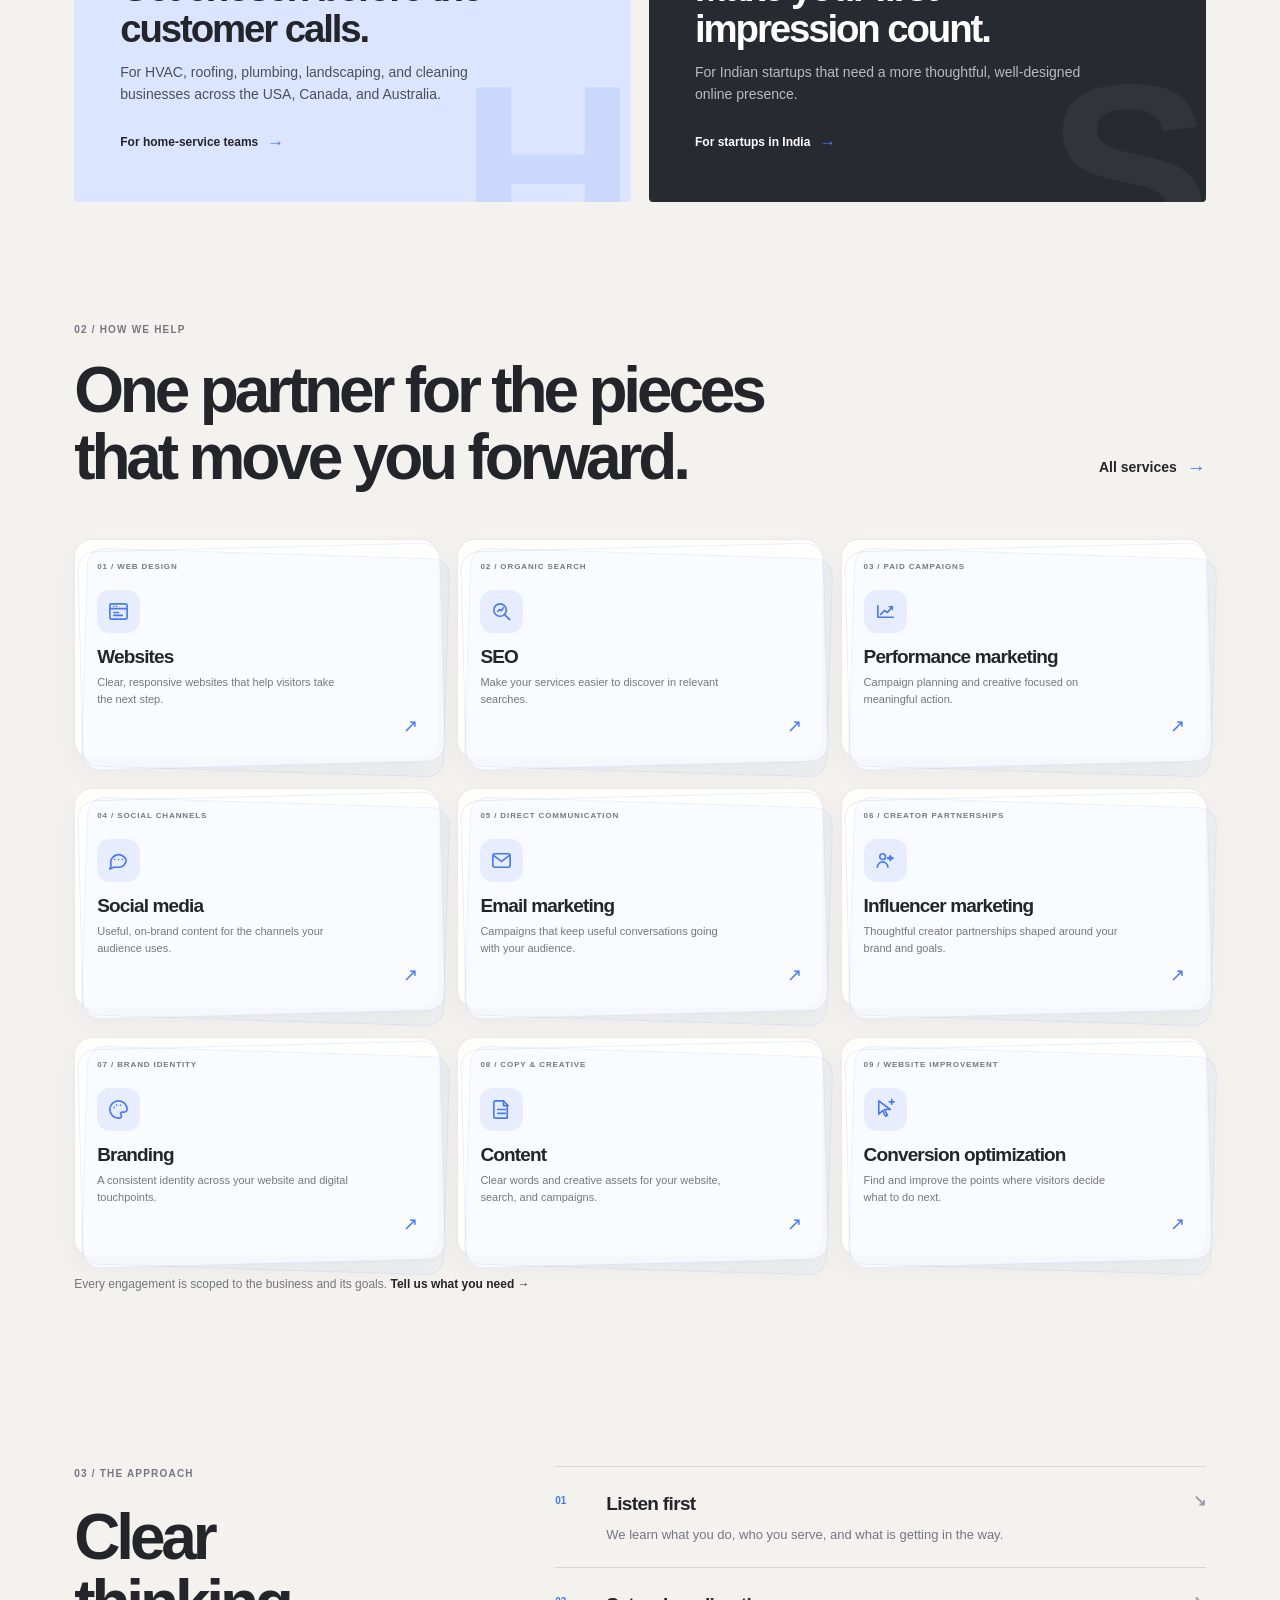
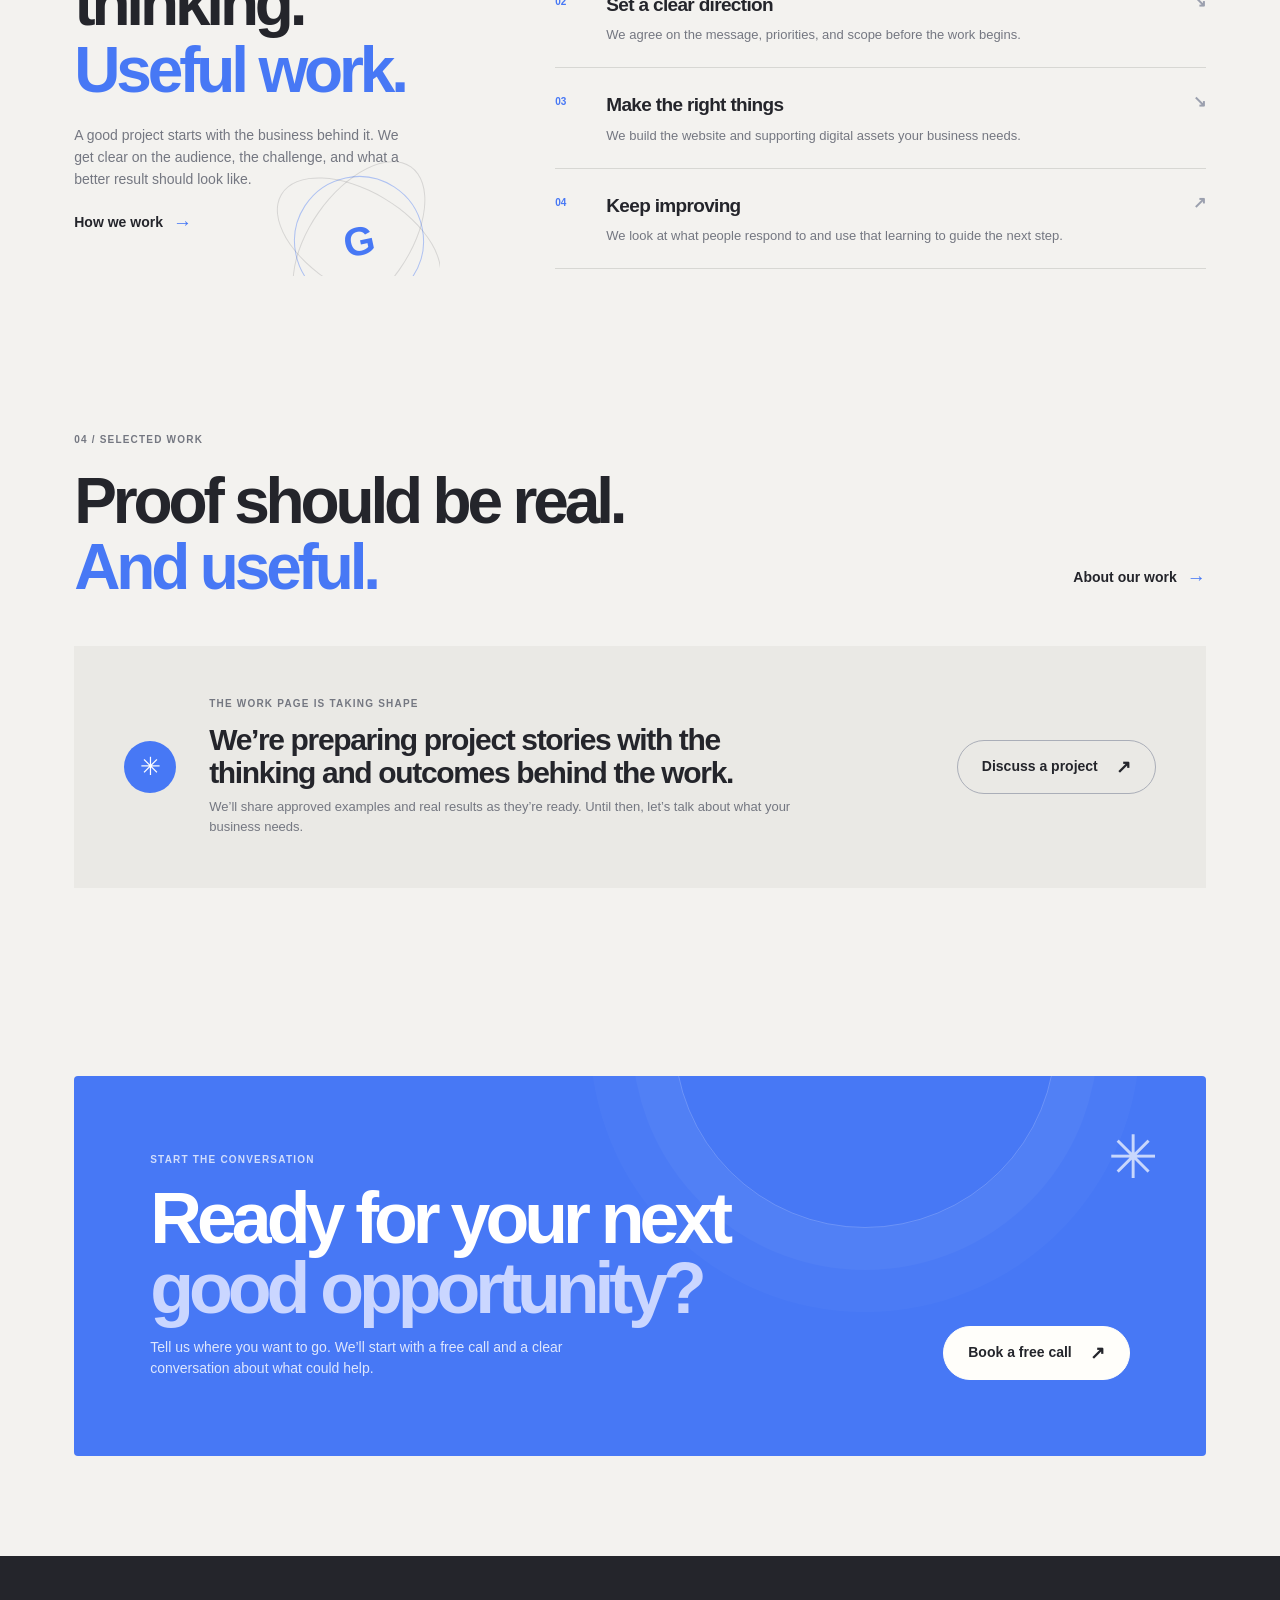
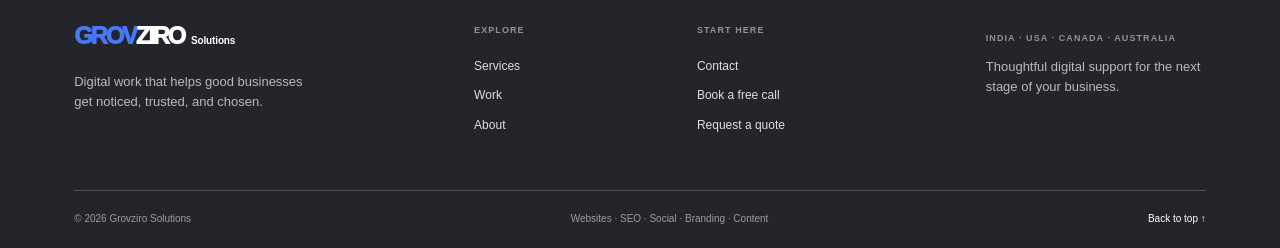
==== commit b3276184: "Simplify homepage hero and add proof metrics" ====
--- a/index.html
+++ b/index.html
@@ -7,7 +7,7 @@
   <title>Grovziro Solutions | A stronger digital presence</title>
   <meta name="description" content="Websites, SEO, performance and social marketing, email, branding, and content for home-service businesses and startups.">
   <link rel="icon" href="assets/favicon.svg" type="image/svg+xml">
-  <link rel="stylesheet" href="assets/styles.css">
+  <link rel="stylesheet" href="assets/styles.css?v=20261017-home-metrics">
   <script src="assets/site-config.js" defer></script>
   <script src="assets/main.js" defer></script>
 </head>
@@ -35,13 +35,25 @@
           <a class="button booking-link" href="contact.html#contact-form">Book a free call <span aria-hidden="true">↗</span></a>
           <a class="text-link" href="services.html">Explore our services <span aria-hidden="true">→</span></a>
         </div>
-        <p class="hero-note">Websites · SEO · Performance · Social · Email · Branding · Content</p>
+        <p class="hero-note">INDIA · USA · CANADA · AUSTRALIA</p>
       </div>
       <div class="hero-art" aria-hidden="true">
-        <div class="hero-art-glow"></div>
-        <img class="hero-visual-image" src="assets/grovziro-growth-cards.jpg" alt="">
-        <div class="art-label art-label-top"><span class="pulse"></span> A clearer path to growth</div>
-        <div class="art-location">INDIA <span>•</span> USA <span>•</span> CANADA <span>•</span> AUSTRALIA</div>
+        <div class="home-growth-visual">
+          <span class="growth-ring growth-ring-outer"></span>
+          <span class="growth-ring growth-ring-middle"></span>
+          <span class="growth-ring growth-ring-inner"></span>
+          <div class="growth-core"><span>STRATEGY</span><b>+</b><span>DESIGN</span><b>+</b><span>GROWTH</span></div>
+          <div class="growth-endnote">ONE CLEAR<br>WAY FORWARD</div>
+        </div>
+      </div>
+    </section>
+
+    <section class="hero-stats section-wrap" aria-label="Grovziro at a glance">
+      <div class="hero-stats-grid">
+        <div class="hero-stat"><strong>15+</strong><span>Projects delivered</span></div>
+        <div class="hero-stat"><strong>95</strong><span>Lighthouse score</span></div>
+        <div class="hero-stat"><strong>4.8/5</strong><span>Client satisfaction</span></div>
+        <div class="hero-stat"><strong>3 years</strong><span>Experience</span></div>
       </div>
     </section>
 
--- a/assets/styles.css
+++ b/assets/styles.css
@@ -71,8 +71,21 @@
 .hero-note { margin: 37px 0 0; color: var(--muted); font-size: 11px; letter-spacing: .045em; }
 
 .hero-art { height: 430px; position: relative; display: grid; place-items: center; isolation: isolate; }
-.hero-art-glow { width: 90%; aspect-ratio: 1; position: absolute; z-index: -1; border-radius: 50%; background: radial-gradient(circle, rgba(71, 120, 245, .16) 0%, rgba(71, 120, 245, .065) 48%, transparent 72%); }
-.hero-visual-image { width: min(112%, 580px); height: 100%; position: relative; z-index: 1; object-fit: contain; overflow: visible; mix-blend-mode: multiply; filter: drop-shadow(0 24px 38px rgba(36, 52, 99, .12)); animation: stacked-float 7s ease-in-out infinite; }
+.home-growth-visual { width: min(100%, 560px); height: min(100%, 350px); position: relative; display: grid; place-items: center; overflow: hidden; background: linear-gradient(135deg, #e8edff 0%, #dfe7ff 52%, #e8edff 100%); }
+.home-growth-visual::before { content: ""; position: absolute; inset: 0; background: radial-gradient(circle at 50% 48%, rgba(255, 255, 255, .68), transparent 56%); }
+.growth-ring { position: absolute; top: 50%; left: 50%; aspect-ratio: 1; border: 1px solid rgba(71, 120, 245, .2); border-radius: 50%; transform: translate(-50%, -50%); }
+.growth-ring-outer { height: 96%; border-color: rgba(71, 120, 245, .08); }
+.growth-ring-middle { height: 77%; border-color: rgba(71, 120, 245, .13); }
+.growth-ring-inner { height: 58%; border-color: rgba(71, 120, 245, .28); background: rgba(255, 255, 255, .14); }
+.growth-core { width: 46%; aspect-ratio: 1; position: relative; z-index: 1; display: flex; align-items: center; justify-content: center; flex-direction: column; gap: 7px; border-radius: 50%; background: var(--blue); color: #fff; box-shadow: 0 20px 45px rgba(49, 90, 212, .24); transform: rotate(-8deg); }
+.growth-core span { font-size: clamp(9px, .9vw, 12px); font-weight: 850; letter-spacing: .12em; }
+.growth-core b { font-size: 14px; line-height: .7; }
+.growth-endnote { position: absolute; right: 5%; bottom: 8%; z-index: 1; color: var(--ink); font-size: 9px; font-weight: 850; letter-spacing: .11em; line-height: 1.55; text-align: right; }
+.hero-stats { padding-block: 8px 36px; }
+.hero-stats-grid { padding-top: 25px; display: grid; grid-template-columns: repeat(4, minmax(0, 1fr)); gap: 24px; border-top: 1px solid var(--line); }
+.hero-stat { display: flex; flex-direction: column; gap: 8px; }
+.hero-stat strong { color: var(--blue); font-size: clamp(36px, 4.5vw, 58px); font-weight: 760; letter-spacing: -.065em; line-height: 1; }
+.hero-stat span { color: var(--muted); font-size: 14px; line-height: 1.35; }
 @keyframes stacked-float { 0%, 100% { transform: translateY(0) rotate(0); } 50% { transform: translateY(-8px) rotate(.35deg); } }
 .orbit { position: absolute; width: 360px; height: 360px; border: 1px solid rgba(71, 120, 245, .2); border-radius: 50%; transform: rotate(-24deg) scaleY(.74); }
 .orbit-one { width: 430px; height: 330px; transform: rotate(26deg) scaleY(.69); border-color: rgba(36, 37, 43, .14); }
@@ -214,7 +227,7 @@
 .page-hero-art { height: 330px; position: relative; overflow: hidden; display: grid; place-items: center; }
 .service-hero-art { height: 285px; overflow: visible; background: transparent; }
 .service-hero-glow { width: min(82%, 350px); aspect-ratio: 1; position: absolute; border-radius: 50%; background: radial-gradient(circle, rgba(71, 120, 245, .14), rgba(71, 120, 245, .045) 52%, transparent 72%); }
-.service-hero-image { width: min(112%, 520px); height: 100%; position: relative; z-index: 1; object-fit: contain; filter: drop-shadow(0 22px 34px rgba(36, 52, 99, .1)); animation: stacked-float 7s ease-in-out infinite; }
+.service-hero-image { width: min(112%, 520px); height: 100%; position: relative; z-index: 1; object-fit: contain; mix-blend-mode: multiply; filter: drop-shadow(0 22px 34px rgba(36, 52, 99, .1)); animation: stacked-float 7s ease-in-out infinite; }
 .service-hero-circle { width: 188px; height: 188px; position: absolute; display: flex; align-items: center; justify-content: center; flex-direction: column; gap: 5px; border-radius: 50%; background: var(--blue); color: white; transform: rotate(-8deg); box-shadow: 0 18px 38px rgba(49, 90, 212, .24); }
 .service-hero-circle span { font-size: 10px; font-weight: 800; letter-spacing: .12em; }
 .service-hero-circle b { font-size: 14px; line-height: 1; }
@@ -369,7 +382,10 @@
   .hero { min-height: auto; grid-template-columns: 1.12fr .88fr; padding-block: 48px; }
   .hero h1 { font-size: clamp(47px, 7vw, 68px); }
   .hero-art { height: 320px; }
-  .hero-visual-image { width: min(116%, 480px); }
+  .home-growth-visual { height: min(100%, 310px); }
+  .growth-core { width: 48%; gap: 5px; }
+  .hero-stats-grid { gap: 18px; }
+  .hero-stat span { font-size: 12px; }
   .orbit { width: 280px; height: 280px; }
   .orbit-one { width: 340px; height: 260px; }
   .orbit-two { width: 270px; height: 330px; }
@@ -408,11 +424,16 @@
   .hero-actions { margin-top: 24px; gap: 18px; }
   .hero-actions .button { width: 100%; }
   .hero-note { margin-top: 24px; font-size: 10px; }
-  .hero-art { height: 235px; margin-top: 0; }
-  .hero-art-glow { width: 245px; }
-  .hero-visual-image { width: min(118%, 370px); }
-  .art-label-top { top: 0; right: -1px; font-size: 8px; }
-  .art-location { bottom: -1px; font-size: 7px; }
+  .hero-art { height: 250px; margin-top: 0; }
+  .home-growth-visual { height: 230px; }
+  .growth-core { width: 43%; gap: 4px; }
+  .growth-core span { font-size: 9px; }
+  .growth-endnote { right: 4%; bottom: 7%; font-size: 7px; }
+  .hero-stats { padding-block: 7px 28px; }
+  .hero-stats-grid { grid-template-columns: repeat(2, minmax(0, 1fr)); gap: 22px 16px; padding-top: 21px; }
+  .hero-stat { gap: 6px; }
+  .hero-stat strong { font-size: clamp(34px, 9vw, 46px); }
+  .hero-stat span { font-size: 11px; }
   .ticker-track { min-height: 49px; gap: 16px; font-size: 9px; }
   .section-space { padding-block: 75px; }
   .intro { padding-bottom: 35px; }
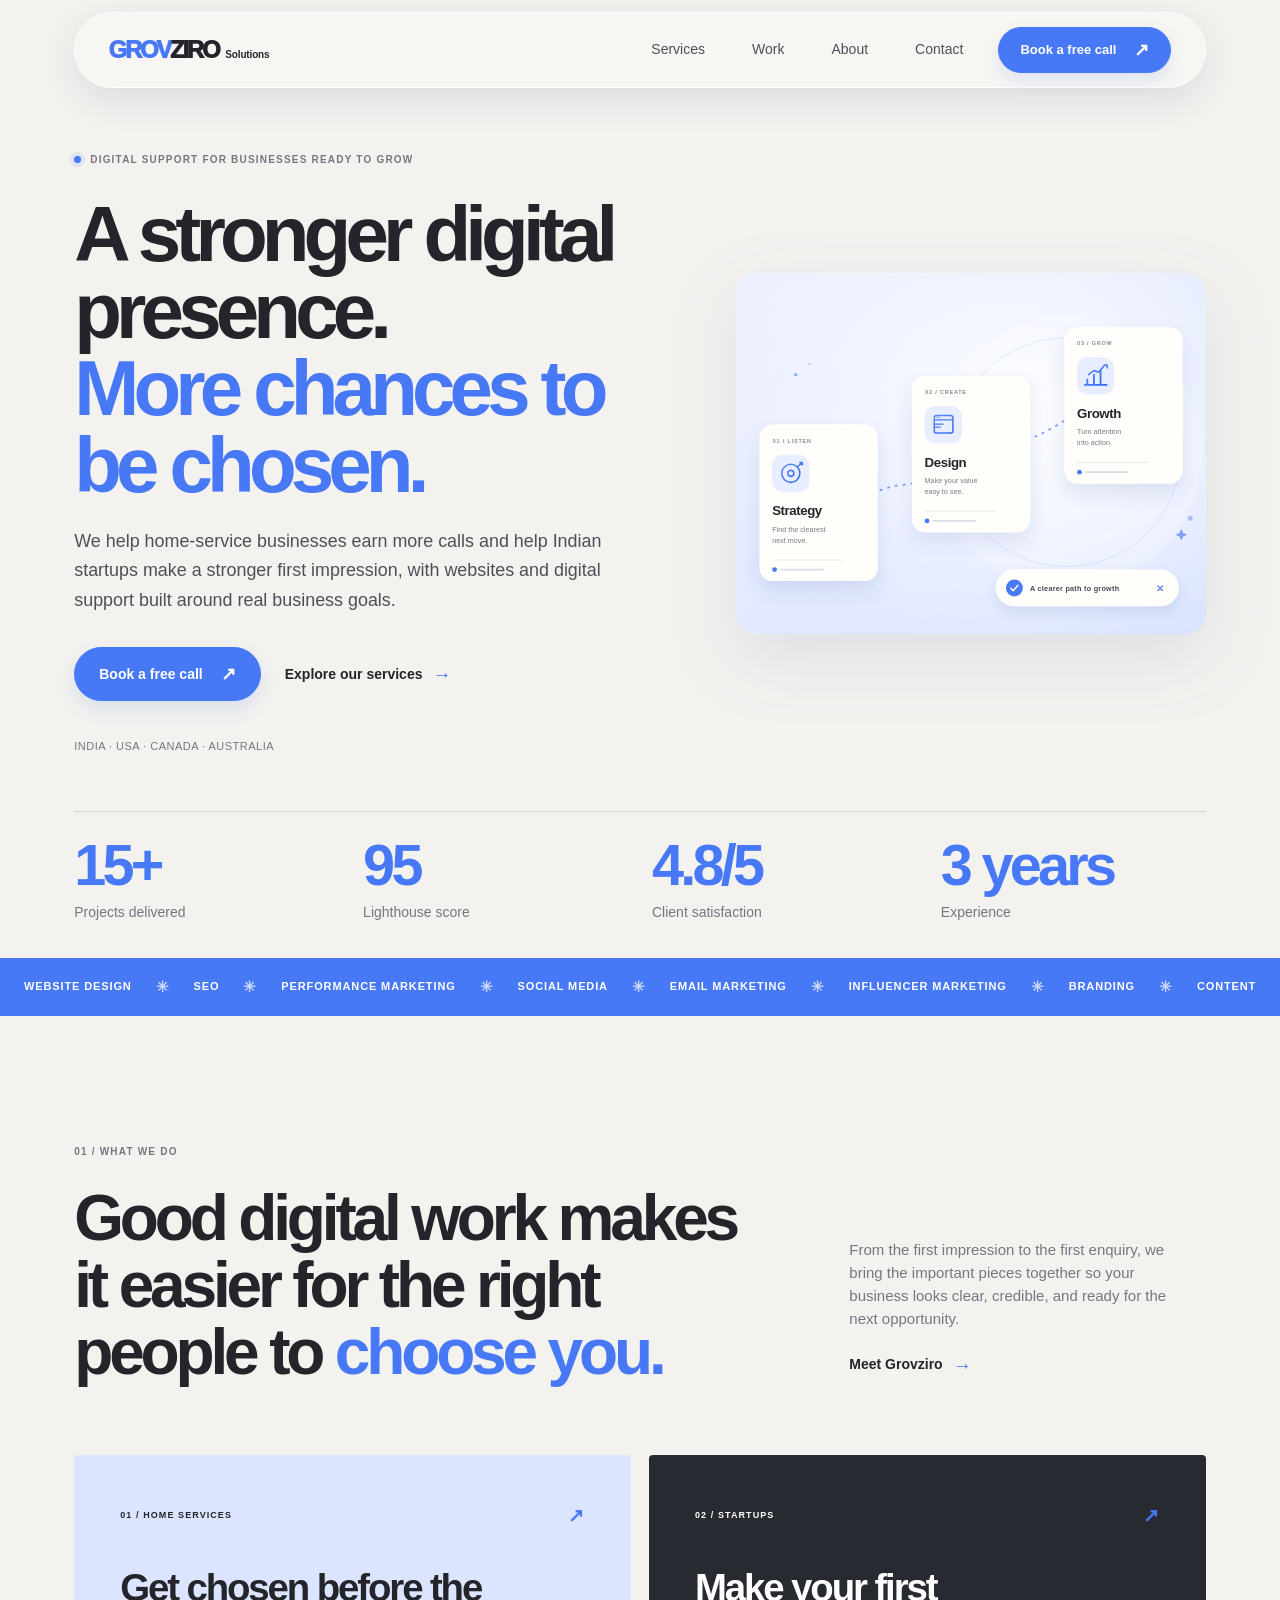
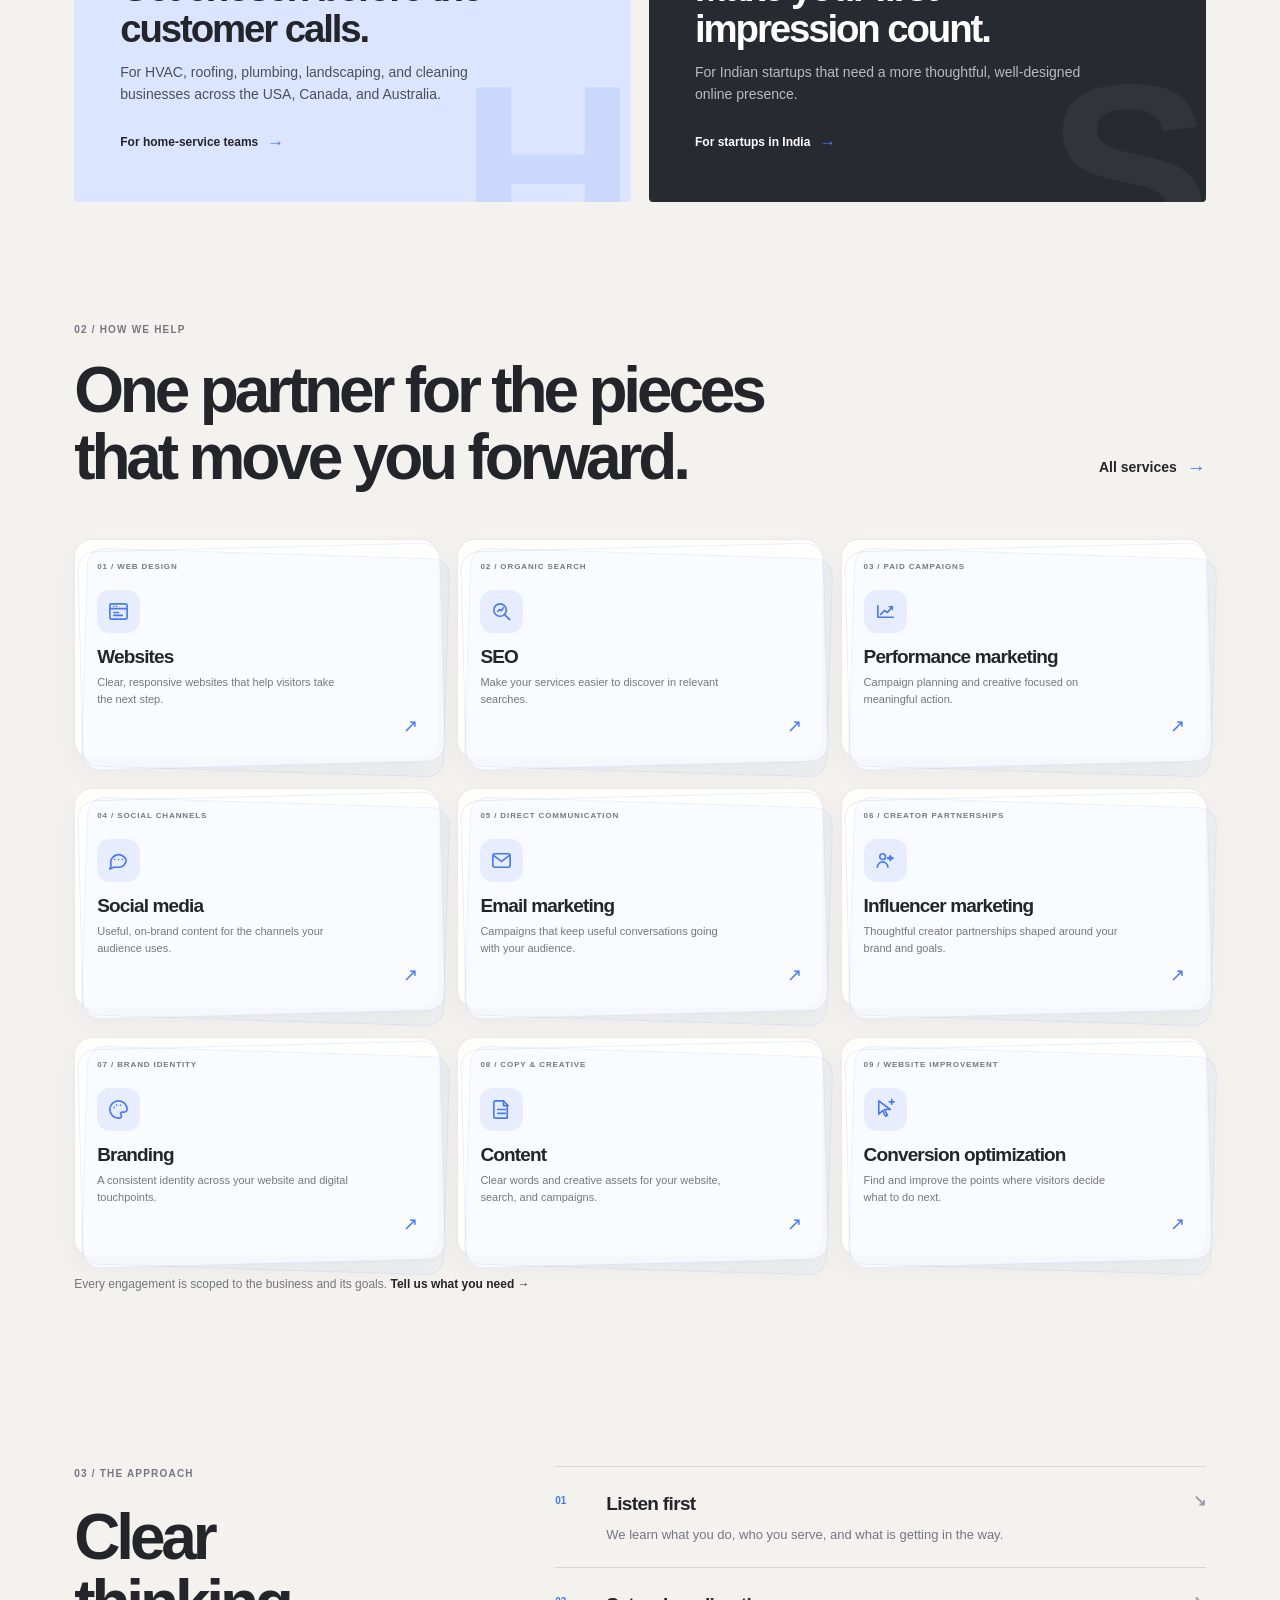
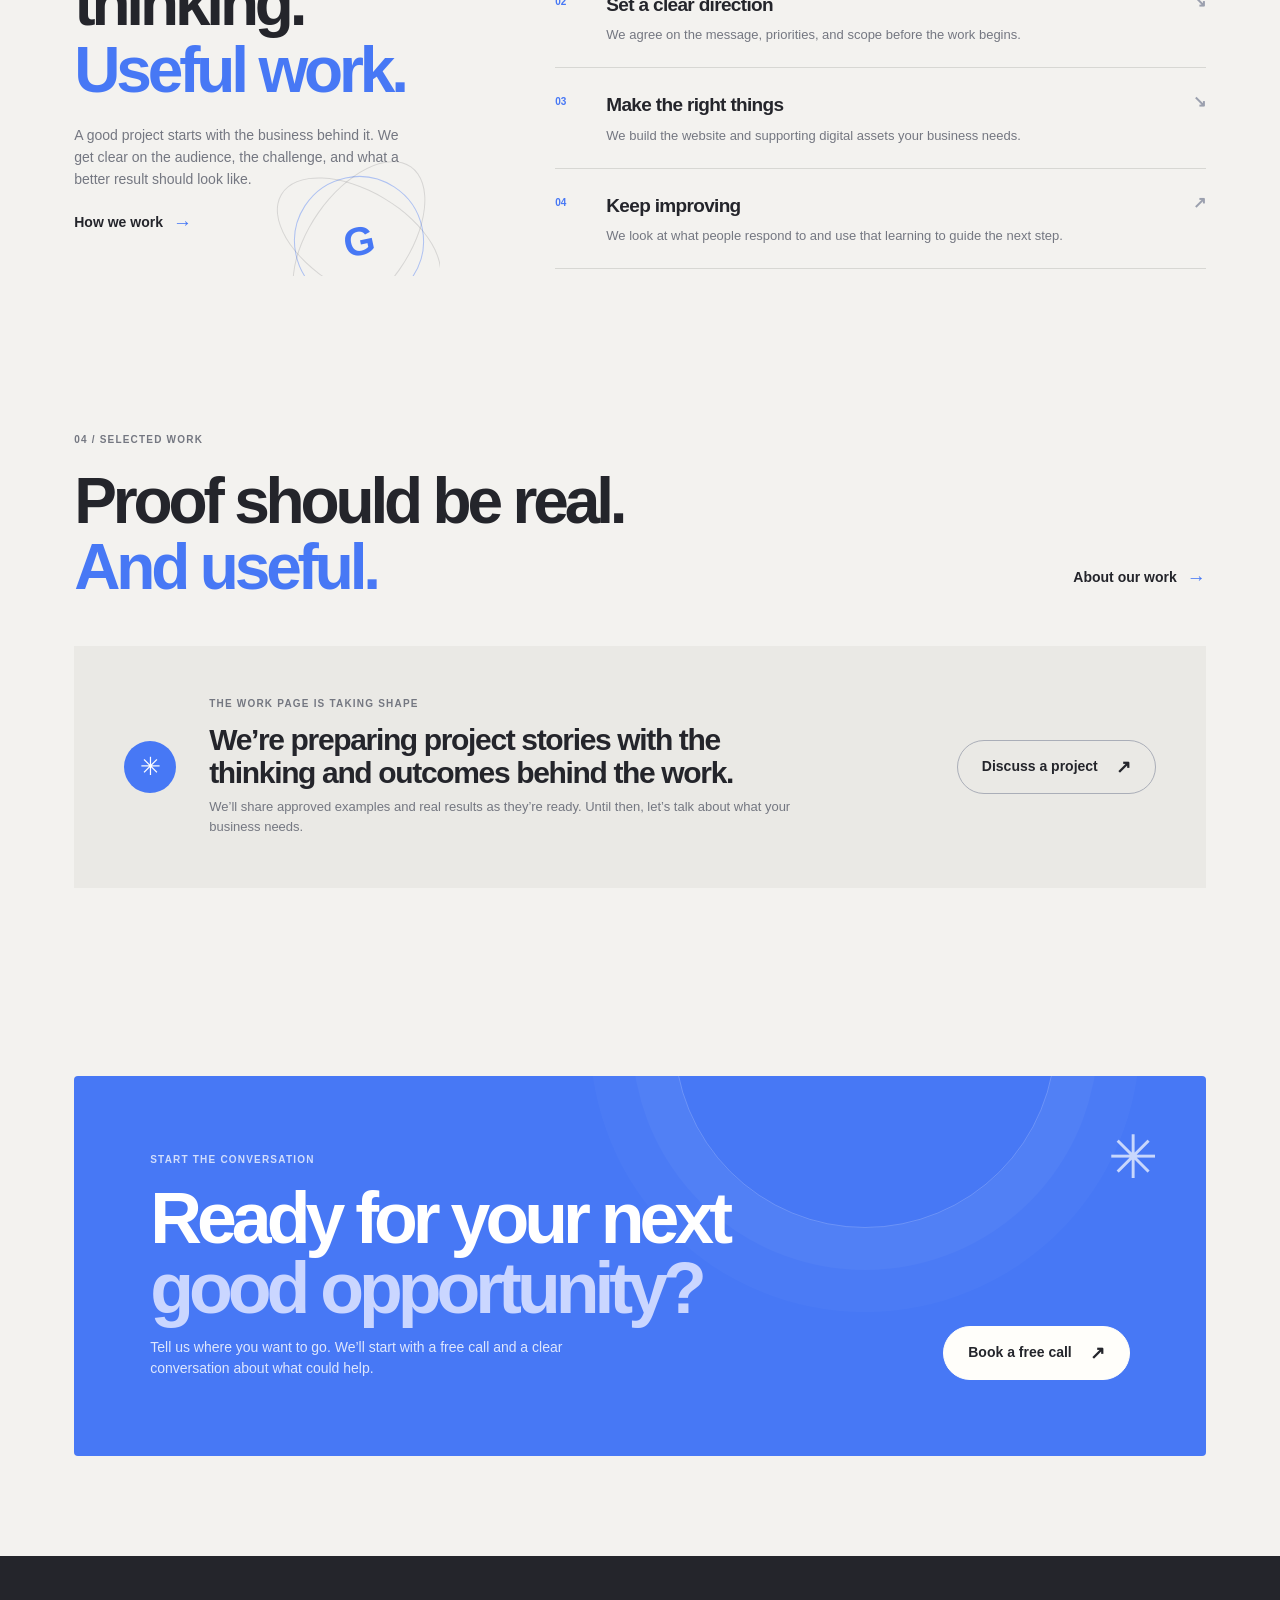
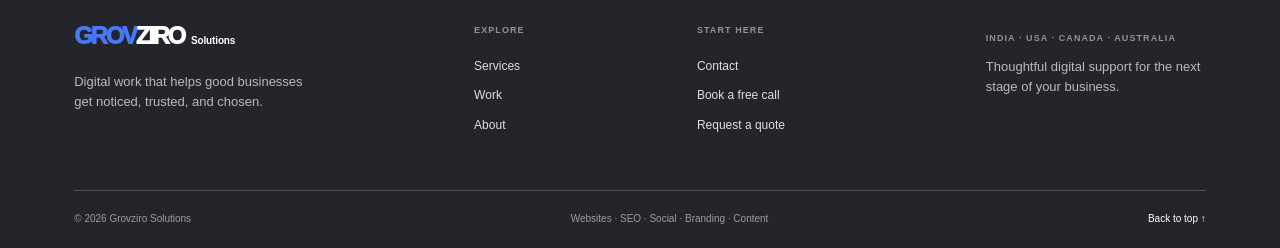
==== commit 162e2864: "Replace homepage hero artwork" ====
--- a/index.html
+++ b/index.html
@@ -7,7 +7,7 @@
   <title>Grovziro Solutions | A stronger digital presence</title>
   <meta name="description" content="Websites, SEO, performance and social marketing, email, branding, and content for home-service businesses and startups.">
   <link rel="icon" href="assets/favicon.svg" type="image/svg+xml">
-  <link rel="stylesheet" href="assets/styles.css?v=20261017-home-metrics">
+  <link rel="stylesheet" href="assets/styles.css?v=20261017-home-illustration">
   <script src="assets/site-config.js" defer></script>
   <script src="assets/main.js" defer></script>
 </head>
@@ -38,13 +38,7 @@
         <p class="hero-note">INDIA · USA · CANADA · AUSTRALIA</p>
       </div>
       <div class="hero-art" aria-hidden="true">
-        <div class="home-growth-visual">
-          <span class="growth-ring growth-ring-outer"></span>
-          <span class="growth-ring growth-ring-middle"></span>
-          <span class="growth-ring growth-ring-inner"></span>
-          <div class="growth-core"><span>STRATEGY</span><b>+</b><span>DESIGN</span><b>+</b><span>GROWTH</span></div>
-          <div class="growth-endnote">ONE CLEAR<br>WAY FORWARD</div>
-        </div>
+        <img class="home-hero-illustration" src="assets/home-digital-growth.svg" alt="">
       </div>
     </section>
 
--- a/assets/styles.css
+++ b/assets/styles.css
@@ -564,3 +564,9 @@
 @media (prefers-reduced-motion: reduce) {
   *, *::before, *::after { scroll-behavior: auto !important; animation-duration: .01ms !important; animation-iteration-count: 1 !important; transition-duration: .01ms !important; transition-delay: 0ms !important; }
 }
+
+
+/* Homepage hero illustration */
+.home-hero-illustration { width: 100%; height: 100%; object-fit: contain; filter: drop-shadow(0 24px 34px rgba(43, 64, 116, .1)); }
+@media (max-width: 920px) { .hero-art { height: 370px; } }
+@media (max-width: 680px) { .hero-art { height: 320px; } }
